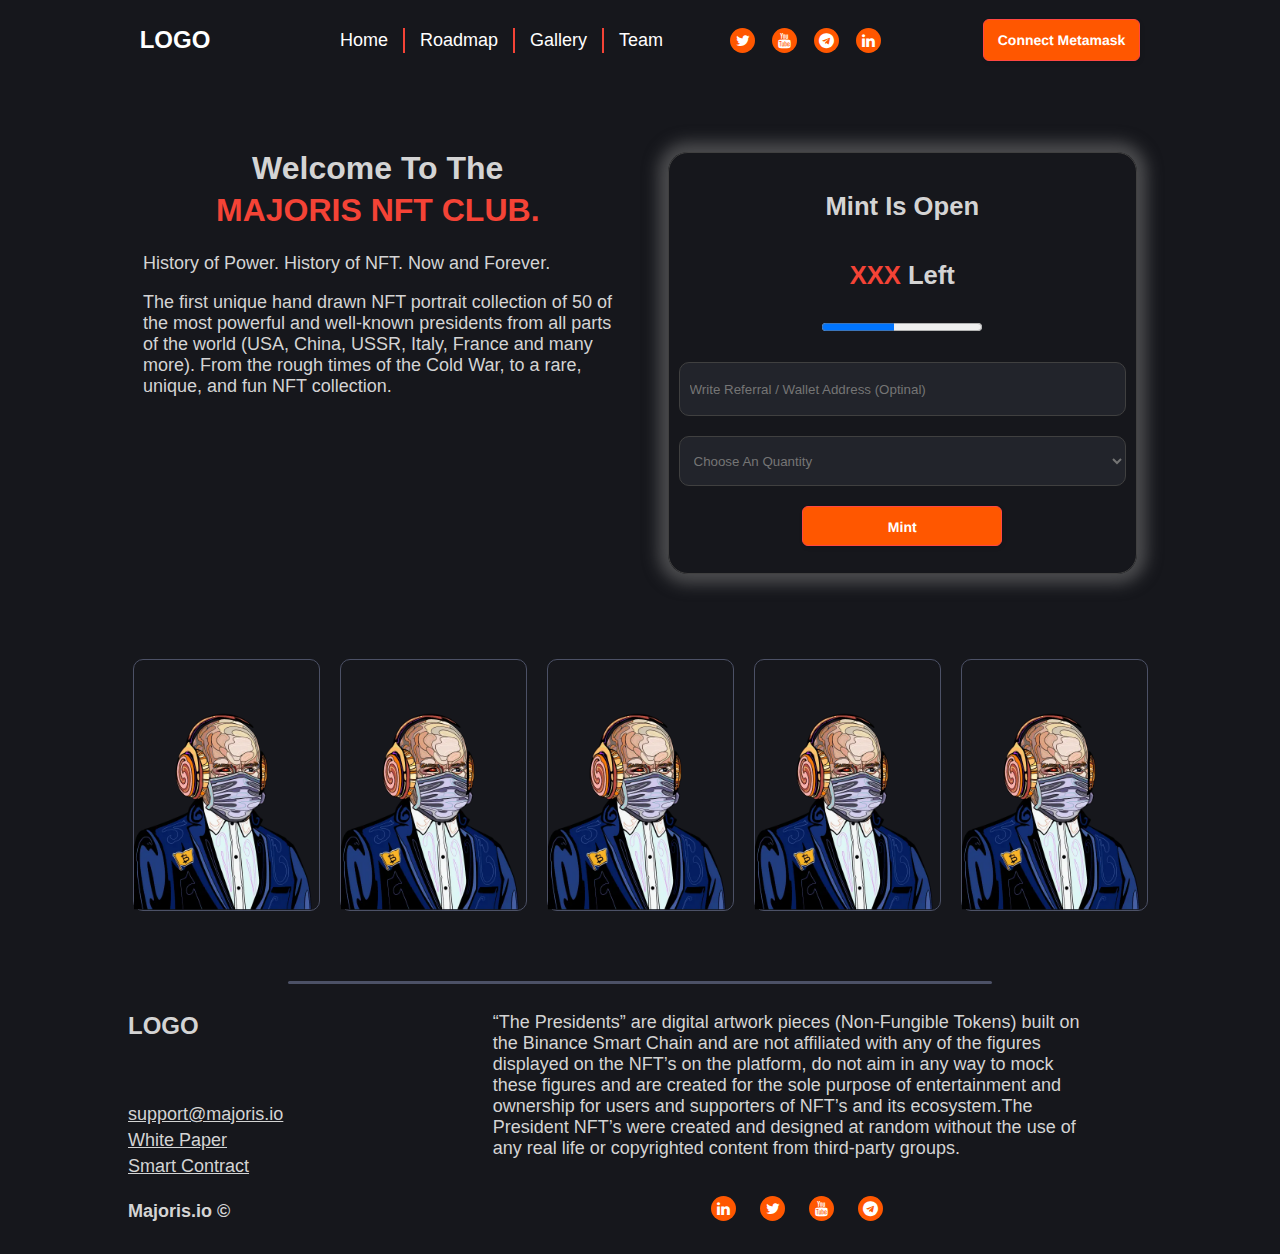
==== index.html @ 7081d18d "Footer Completed" ====
<!DOCTYPE html>
<html lang="en">

<head>
  <meta charset="UTF-8" />
  <meta http-equiv="X-UA-Compatible" content="IE=edge" />
  <meta name="viewport" content="width=device-width, initial-scale=1.0" />
  <link rel="stylesheet" href="https://cdnjs.cloudflare.com/ajax/libs/font-awesome/4.7.0/css/font-awesome.min.css" />
  <link rel="stylesheet" href="index.css" />
  <script> $(function () {
      $.each(document.images, function () {
        var this_image = this;
        var src = $(this_image).attr('src') || '';
        if (!src.length > 0) {
          //this_image.src = options.loading; // show loading
          var lsrc = $(this_image).attr('lsrc') || '';
          if (lsrc.length > 0) {
            var img = new Image();
            img.src = lsrc;
            $(img).load(function () {
              this_image.src = this.src;
            });
          }
        }
      });
    });</script>
  <title>Nft Life</title>
</head>

<body>
  <section id="header">
    <nav>
      <div class="container">
        <a href="#home" class="logo">LOGO</a>
        <ul>
          <li class="menu-item hover-underline-animation"><a href="#home">Home</a></li>
          <div class="horizontal-line"></div>
          <li class="menu-item hover-underline-animation"><a href="#about">Roadmap</a></li>
          <div class="horizontal-line"></div>
          <li class="menu-item hover-underline-animation"><a href="#services">Gallery</a></li>
          <div class="horizontal-line"></div>
          <li class="menu-item hover-underline-animation"><a href="#contact">Team</a></li>
          <li class="sc-icon first-icon hover-underline-animation"><a href="#" class="fa fa-twitter"></a></li>
          <li class="sc-icon hover-underline-animation"><a href="#" class="fa fa-youtube"></a></li>
          <li class="sc-icon hover-underline-animation"><a href="#" class="fa fa-telegram"></a></li>
          <li class="sc-icon hover-underline-animation"><a href="#" class="fa fa-linkedin"></a></li>
        </ul>
        <button class="button-24" role="button">Connect Metamask</button>
        <div id="menu-icon" onclick="toggleMenu()">
          <i class="fa fa-bars"></i>
        </div>
      </div>
    </nav>
    <div class="line"></div>
  </section>
  <section class="two-part-section">
    <div class="main-container">
      <div class="left-side">
        <h1>Welcome To The<br><a>MAJORIS NFT CLUB.</a>
        </h1>
        <p>History of Power. History of NFT. Now and Forever.</p>
        <p>The first unique hand drawn NFT portrait collection of 50 of the most powerful and well-known pr​esidents
          from all parts of the world (USA, China, USSR, Italy, France and many more). From the rough times of the Cold
          War, to a rare, unique, and fun NFT
          collection.</p>
      </div>
      <div class="right-side">
        <div class="form-container">
          <h3 class="text">Mint Is Open</h3>
          <h1 class="text"><a style="color: #f44336;">XXX</a> Left</h1>
          <progress id="file" value="45" max="100"> 32% </progress>
          <form>
            <input type="text" name="text" id="" placeholder="Write Referral / Wallet Address (Optinal)">
            <select name="" id="">
              <option value="" disabled selected>Choose An Quantity</option>
              <option value="1">1</option>
              <option value="2">2</option>
              <option value="5">5</option>
              <option value="10">10</option>
              <option value="15">15</option>
              <option value="20">20</option>
            </select>
            <button class="button-24">Mint</button>
          </form>
        </div>
      </div>
    </div>
  </section>
  <section class="images-section">
    <div class="main-img-container">
      <div class="image-container"><img src="/person.png" alt=""></div>
      <div class="image-container"><img src="/person.png" alt=""></div>
      <div class="image-container"><img src="/person.png" alt=""></div>
      <div class="image-container"><img src="/person.png" alt=""></div>
      <div class="image-container"><img src="/person.png" alt=""></div>
    </div>
    <div class="line-u-img"></div>
  </section>
  <footer class="section-footer">
    <div class="footer-container">
      <div class="left">
        <div class="footer-logo">LOGO</div>
        <div class="footer-info">
          <div class="info-container">
            <a href="">support@majoris.io</a>
            <a href="">White Paper</a>
            <a href="">Smart Contract</a>
          </div>
          <h4>Majoris.io ©</h4>
        </div>
      </div>
      <div class="right">
        <div class="copyright">
          “The Presidents” are digital artwork pieces (Non-Fungible Tokens) built on the Binance Smart Chain and are not
          affiliated with any of the figures displayed on the NFT’s on the platform, do not aim in any way to mock these
          figures and are created for the sole purpose of entertainment and ownership for users and supporters of NFT’s
          and its ecosystem.The President NFT’s were created and designed at random without the use of any real life or
          copyrighted content from third-party groups.
        </div>
        <div class="social-icons">
          <a href="#" class="fa fa-linkedin"></a>
          <a href="#" class="fa fa-twitter"></a>
          <a href="#" class="fa fa-youtube"></a>
          <a href="#" class="fa fa-telegram"></a>
        </div>
      </div>
    </div>
  </footer>

</body>

</html>
---- index.css ----
/* Body styles */
body {
  font-family: Arial, sans-serif;
  margin: 0;
  padding: 0;
  background-color: #16171C;
}

/* HTML styles */
html {
  scroll-behavior: smooth;
}

/* :root styles */
:root {
  --main-color: #333;
}

nav {
  background-color: #16171c;
  color: #fff;
  height: 80px;
  position: relative;
}

.container {
  max-width: 1200px;
  margin: 0 auto;
  display: flex;
  align-items: center;
  height: 100%;
  justify-content: space-evenly;
}

.logo {
  font-size: 24px;
  font-weight: bold;
  text-decoration: none;
  color: #fff;
  margin-right: 20px;
}

nav ul {
  list-style: none;
  margin: 0;
  padding: 0;
  display: flex;
  align-items: center;
  gap: 5px;
}

nav li.sc-icon {
  margin-left: 8px;
}

nav li.first-icon {
  margin-left: 50px;
}

nav li.menu-item {
  margin-right: 10px;
  margin-left: 10px;
  text-align: center;
}

nav a {
  color: #fff;
  text-decoration: none;
  font-size: 18px;
  transition: all 0.2s ease-in-out;
}

nav a:hover {
  color: #f44336;
}

.horizontal-line {
  width: 2px;
  height: 25px;
  background-color: #f44336;
}

#menu-icon {
  display: none;
  position: absolute;
  top: 20px;
  right: 20px;
  cursor: pointer;
}

#menu-icon i {
  font-size: 30px;
  color: #fff;
  transition: all 0.2s ease-in-out;
}

#menu-icon i:hover {
  color: #f44336;
}

/* Responsive styles */
@media screen and (max-width: 768px) {
  nav ul {
    display: none;
  }

  #menu-icon {
    display: block;
  }
}

/* CSS ICONS */

.fa {
  padding: 5px;
  font-size: 15px;
  width: 15px;
  text-align: center;
  text-decoration: none;
  margin: 5px 2px;
  border-radius: 50%;
}

.fa:hover {
  color: red;
}

.fa-twitter {
  background: #ff5700;
  color: white;
}

.fa-telegram {
  background: #ff5700;
  color: white;
}

.fa-discord {
  background: #ff5700;
  color: white;
}

.fa-youtube {
  background: #ff5700;
  color: white;
}

.fa-linkedin {
  background: #ff5700;
  color: white;
}

/* CSS */
.button-24 {
  background: #ff5700;
  border: 1px solid #ff4742;
  border-radius: 6px;
  box-shadow: rgba(0, 0, 0, 0.1) 1px 2px 4px;
  box-sizing: border-box;
  color: #ffffff;
  cursor: pointer;
  display: inline-block;
  font-family: nunito, roboto, proxima-nova, "proxima nova", sans-serif;
  font-size: 14px;
  font-weight: 600;
  line-height: 16px;
  min-height: 40px;
  outline: 0;
  padding: 12px 14px;
  text-align: center;
  text-rendering: geometricprecision;
  text-transform: none;
  user-select: none;
  -webkit-user-select: none;
  touch-action: manipulation;
  vertical-align: middle;
}

.button-24:hover,
.button-24:active {
  background-color: initial;
  background-position: 0 0;
  color: #ff4742;
}

.button-24:active {
  opacity: 0.5;
}

/* PROGRESS BAR CSS */


/* HOVER UNDERLINE ANIMATION */

[data-predefined-style="true"] small {
  display: inline-block;
  font-size: 1.8rem;
  line-height: 1.2;
  font-family: "Diatype Variable", Icons;
  font-style: normal;
  font-weight: 500;
  color: rgba(0, 0, 0, 0.85);
  font-variation-settings: 'slnt' 0, 'MONO' 0;
}

[data-predefined-style="true"] small a {
  color: rgba(0, 0, 0, 0.85);
  border-bottom-width: 0em;
}

[data-predefined-style="true"] small a:hover {
  color: rgba(0, 46, 207, 0.8);
  border-bottom-width: 0em;
}

.hover-underline-animation {
  display: inline-block;
  position: relative;
  color: #0087ca;
}

.hover-underline-animation:after {
  content: '';
  position: absolute;
  width: 100%;
  transform: scaleX(0);
  height: 2px;
  bottom: 0;
  left: 0;
  background-color: #ff4742;
  transform-origin: bottom right;
  transition: transform 0.25s ease-out;
}

.hover-underline-animation:hover:after {
  transform: scaleX(1);
  transform-origin: bottom left;
}

/* HEADER BOTTOM LINE ANIMATION */

.line {
  width: 100%;
  height: 2px;
  animation: color-change 4s linear infinite;
}

@keyframes color-change {

  0%,
  100% {
    background-color: #ff5700;
  }

  25% {
    background-color: #ff5700;
  }

  50% {
    background-color: #ff5700;
  }

  75% {
    background-color: #ffffff;
  }
}

@keyframes color-change-gray {

  0%,
  100% {
    background-color: #4C5166;
  }

  25% {
    background-color: #ff5700;
  }

  50% {
    background-color: #4C5166;
  }

  75% {
    background-color: #ffffff;
  }
}

/* TWO PART SECTION  */

.two-part-section {
  display: flex;
  min-height: calc(61vh - 82px);
  justify-content: center;
}

.two-part-section .main-container {
  display: flex;
  flex-wrap: wrap;
  padding: 30px 0 0 0;
  max-width: 1024px;
}

/* LEFT SIDE CODE  */

.left-side {
  flex: 1;
  padding: 15px 40px 15px 15px;
}

.left-side h1 {
  font-size: 32px;
  color: #d4d4d4;
  text-align: center;
  line-height: 1.3;
}

.left-side a {
  font-size: 32px;
  color: #f44336;
}

.left-side p {
  font-size: 18px;
  color: #d4d4d4;
  text-align: left;
}

/* RIGHT SIDE CODE */

.right-side {
  flex: 1;
  padding: 40px 15px 15px 15px;
}

.right-side .form-container {
  display: flex;
  min-height: 400px;
  flex-direction: column;
  justify-content: space-evenly;
  align-items: center;
  border-radius: 20px;
  gap: 10px;
  padding: 10px;
  border: 1px solid #404040;
  box-shadow: 0 0 15px 10px rgb(128 128 128 / 50%);
}

.right-side .form-container .text {
  line-height: 0;
  font-size: 1.6rem;
  color: #d4d4d4;
}

.right-side .form-container form {
  display: flex;
  width: 100%;
  flex-direction: column;
  gap: 20px;
}

.right-side .form-container form input {
  max-width: 450px;
  height: 50px;
  background-color: #22242b;
  border-radius: 10px;
  padding-left: 10px;
  border: 1px solid #404040;
  color: #fff;
}

.right-side .form-container form select {
  width: 100%;
  height: 50px;
  background-color: #22242b;
  border-radius: 10px;
  color: #757575;
  padding-left: 10px;
  border: 1px solid #404040;
}

.right-side .form-container form button {
  width: 200px;
  height: 30px;
  align-self: center;
}

/* IMAGE SECTION */

.images-section {
  padding-top: 50px;
  display: flex;
  flex-direction: column;
  gap: 50px;
  align-items: center;
  justify-content: center;
}

.images-section .main-img-container {
  max-width: 1024px;
  padding: 20px;
  gap: 20px;
  display: flex;
  flex-wrap: wrap;
  justify-content: center;
}

.images-section .main-img-container .image-container {
  width: 185px;
  height: 250px;
  transition: transform .2s;
  border: 1px solid #4C5166;
  border-radius: 10px;
}

.images-section .main-img-container .image-container img {
  width: 100%;
  height: 100%;
  background-size: cover;
  background-position: 100% 100%;
  background-repeat: no-repeat;
}

.images-section .main-img-container .image-container:hover {
  transform: scale(1.1);
  /* (110% zoom - Note: if the zoom is too large, it will go outside of the viewport) */
}

.line-u-img {
  width: 55%;
  height: 3px;
  border-radius: 10px;
  background-color: #4C5166;
  animation: color-change-gray 6s linear infinite;
}

/* FOOTER */

.section-footer {
  display: flex;
  height: 30vh;
  justify-content: center;
}

.section-footer .footer-container {
  width: 1024px;
  display: flex;
  flex-direction: row;
  column-gap: 10px;
  padding: 8px;
}

.section-footer .footer-container .left {
  display: flex;
  flex-direction: column;
  flex: 1;
}

.section-footer .footer-container .left .footer-logo {
  padding-top: 20px;
  font-size: 24px;
  font-weight: 800;
  color: #d4d4d4;
  flex: 1;
}

.section-footer .footer-container .left .footer-info {
  flex: 1;
  display: flex;
  font-size: 18px;
  flex-direction: column;
  justify-content: space-between;
}

.section-footer .footer-container .left .footer-info a {
  color: #d4d4d4;
}

.section-footer .footer-container .left .footer-info h4 {
  color: #d4d4d4;
}

.section-footer .footer-container .left .footer-info .info-container {
  display: flex;
  flex-direction: column;
  row-gap: 5px;
}

.section-footer .footer-container .right {
  display: flex;
  flex-direction: column;
  justify-content: space-between;
  padding: 20px 50px;
  flex: 2;
}

.section-footer .footer-container .right .copyright {
  font-size: 18px;
  color: #d4d4d4;
}

.section-footer .footer-container .right .social-icons {
  display: flex;
  gap: 20px;
  justify-content: center;
  align-items: center;
}

/* Responsive Styles */

@media (max-width: 767px) {
  .two-part-section {
    flex-wrap: wrap;
  }

  .left-side,
  .right-side {
    width: 100%;
  }
}
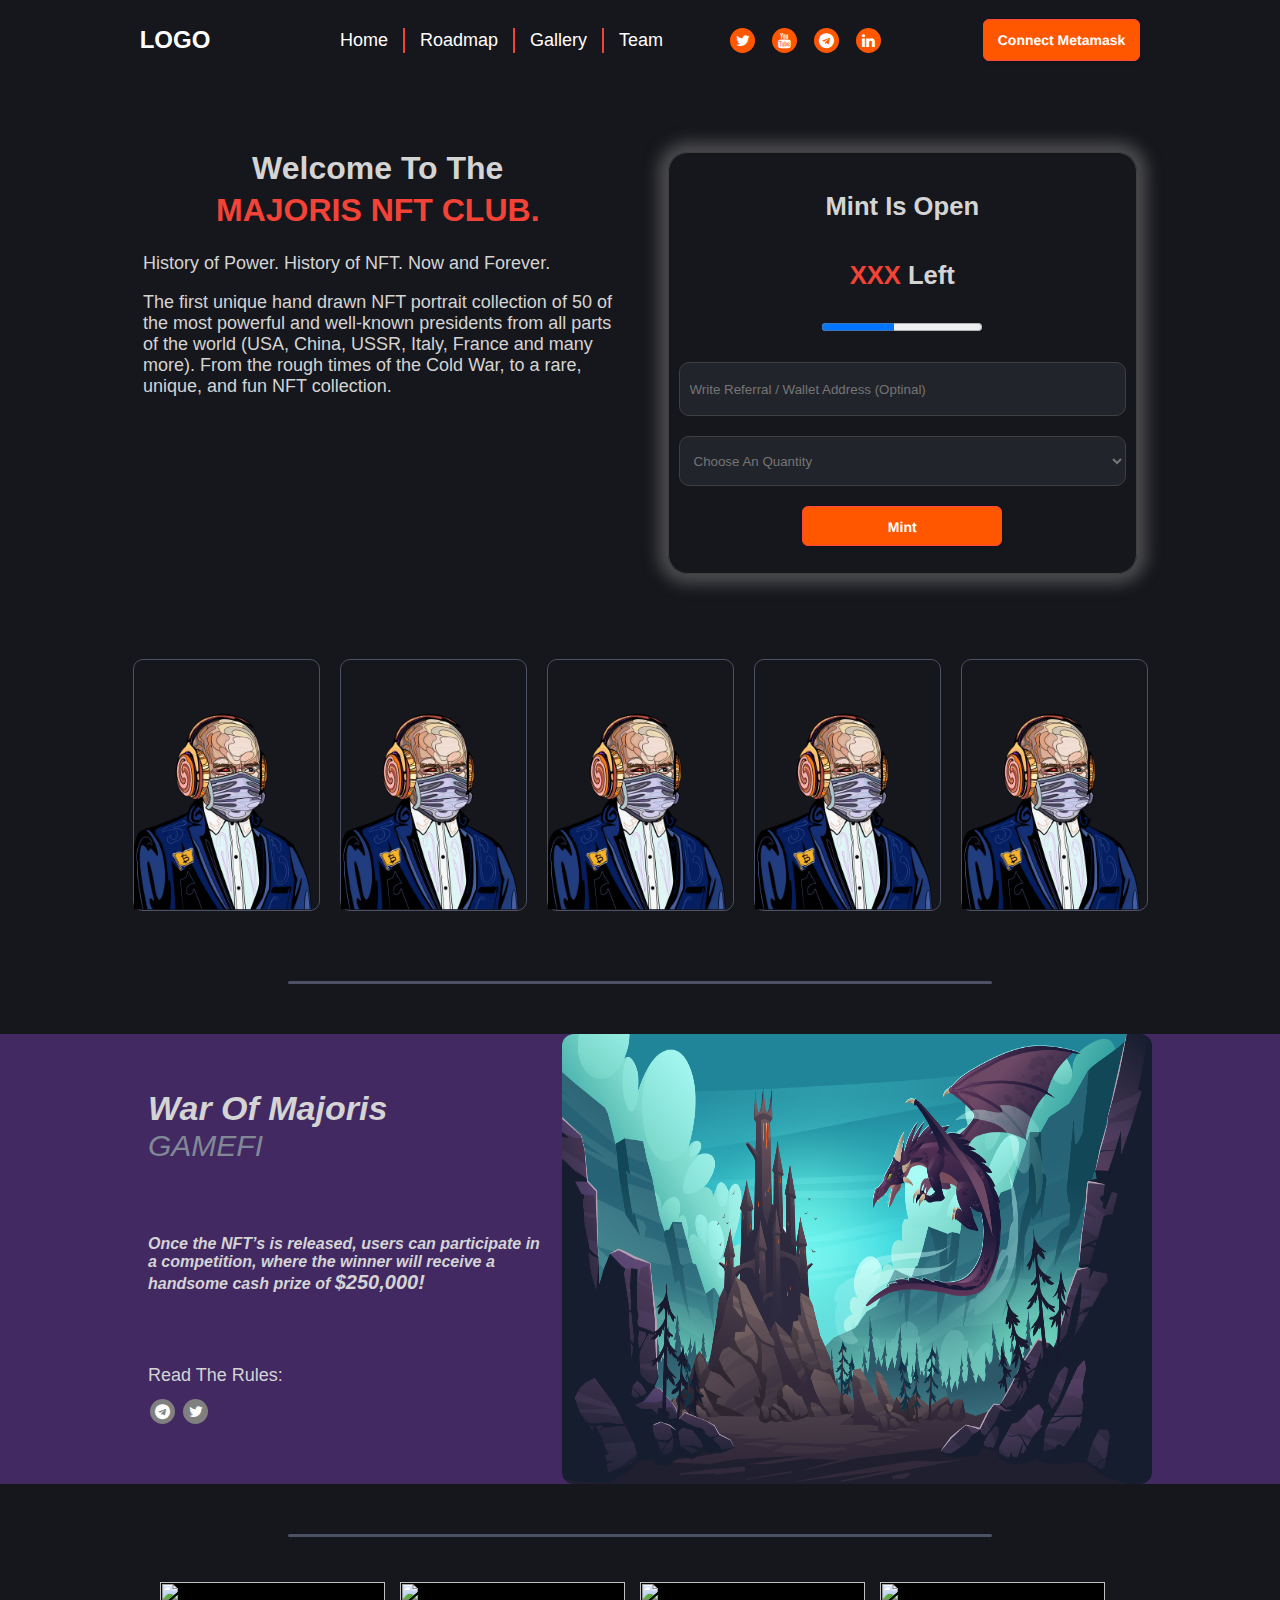
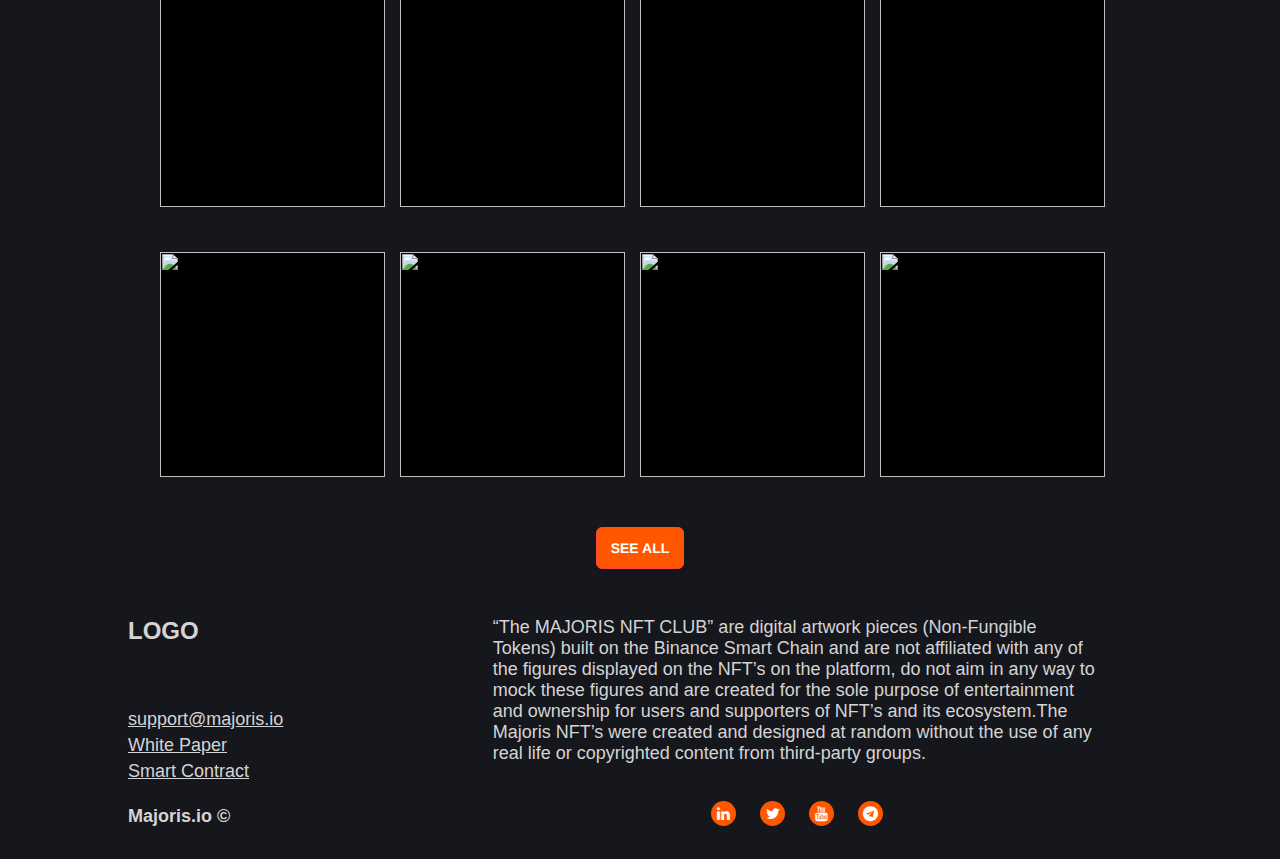
==== commit 6d139252: "brand section and nfts section completed" ====
--- a/index.html
+++ b/index.html
@@ -24,10 +24,11 @@
         }
       });
     });</script>
-  <title>Nft Life</title>
+  <title>Majoris Nft Club</title>
 </head>
 
 <body>
+  <!-- HEADER -->
   <section id="header">
     <nav>
       <div class="container">
@@ -37,7 +38,7 @@
           <div class="horizontal-line"></div>
           <li class="menu-item hover-underline-animation"><a href="#about">Roadmap</a></li>
           <div class="horizontal-line"></div>
-          <li class="menu-item hover-underline-animation"><a href="#services">Gallery</a></li>
+          <li class="menu-item hover-underline-animation"><a href="#gallery">Gallery</a></li>
           <div class="horizontal-line"></div>
           <li class="menu-item hover-underline-animation"><a href="#contact">Team</a></li>
           <li class="sc-icon first-icon hover-underline-animation"><a href="#" class="fa fa-twitter"></a></li>
@@ -53,7 +54,8 @@
     </nav>
     <div class="line"></div>
   </section>
-  <section class="two-part-section">
+  <!-- MAIN SECTION -->
+  <section id="home" class="two-part-section">
     <div class="main-container">
       <div class="left-side">
         <h1>Welcome To The<br><a>MAJORIS NFT CLUB.</a>
@@ -86,6 +88,7 @@
       </div>
     </div>
   </section>
+  <!-- IMAGE SECTION -->
   <section class="images-section">
     <div class="main-img-container">
       <div class="image-container"><img src="/person.png" alt=""></div>
@@ -96,6 +99,144 @@
     </div>
     <div class="line-u-img"></div>
   </section>
+  <!-- BRAND SECTION -->
+  <section class="section-brand">
+    <div class="main-container">
+      <div class="left">
+        <div class="header">
+          <div class="head">War Of Majoris</div>
+          <div class="tag">GAMEFI</div>
+        </div>
+        <div class="desc">Once the NFT’s is released, users can participate in a competition,
+          where the winner will receive a handsome cash prize of <a class="animated-text">$250,000!</a></div>
+
+        <div class="social">
+          <div class="head-social">Read The Rules:</div>
+          <div class="bottom-social">
+            <a style="background: gray;" href="#" class="fa fa-telegram"></a>
+            <a style="background: gray;" href="#" class="fa fa-twitter"></a>
+          </div>
+        </div>
+      </div>
+      <div class="right">
+        <div class="image-container"></div>
+      </div>
+    </div>
+  </section>
+  <!-- NFT'S SECTION -->
+  <section id="gallery" class="section-nfts">
+    <div class="line-u-img"></div>
+    <div class="container">
+      <div class="box">
+        <div class="imgBx">
+          <img
+            src="https://img.freepik.com/free-vector/chinese-dragon-head-illustration_1284-52850.jpg?w=826&t=st=1674139111~exp=1674139711~hmac=b0fa9956e5252eedb1705ed77f698cfef72186add2d098282f4b1b51bc58763c">
+        </div>
+        <div class="content">
+          <div>
+            <h2>Image Title</h2>
+            <p>Lorem ipsum dolor sit amet consectetur adipisicing elit. Commodi accusamus molestias quidem iusto.
+            </p>
+          </div>
+        </div>
+      </div>
+      <div class="box">
+        <div class="imgBx">
+          <img
+            src="https://img.freepik.com/free-vector/cute-young-dragon-cartoon-vector-icon-illustration-animal-nature-icon-concept-isolated-premium-vector-flat-cartoon-style_138676-3544.jpg?w=826&t=st=1674139142~exp=1674139742~hmac=a2d00296377862a8ad210967d9e35bdd339ca85b0316be0cd98bca6e05b03d58">
+        </div>
+        <div class="content">
+          <div>
+            <h2>Image Title</h2>
+            <p>Lorem ipsum dolor sit amet consectetur adipisicing elit. Commodi accusamus molestias quidem iusto.
+            </p>
+          </div>
+        </div>
+      </div>
+      <div class="box">
+        <div class="imgBx">
+          <img
+            src="https://img.freepik.com/free-vector/astronaut-riding-dragon-cartoon-vector-icon-illustration-science-animal-icon-concept-isolated-premium-vector-flat-cartoon-style_138676-3551.jpg?w=826&t=st=1674139177~exp=1674139777~hmac=7eb7916ba2cc7a46abf624086a1ee0958312c9f532162acb3e9e3f99aad6a0fa">
+        </div>
+        <div class="content">
+          <div>
+            <h2>Image Title</h2>
+            <p>Lorem ipsum dolor sit amet consectetur adipisicing elit. Commodi accusamus molestias quidem iusto.
+            </p>
+          </div>
+        </div>
+      </div>
+      <div class="box">
+        <div class="imgBx">
+          <img
+            src="https://img.freepik.com/free-vector/magical-dreams-illustration_23-2149676046.jpg?w=826&t=st=1674139225~exp=1674139825~hmac=1c25d057e49778eab246503c965a2e536d1979cede45bb0dbc686d2428495150">
+        </div>
+        <div class="content">
+          <div>
+            <h2>Image Title</h2>
+            <p>Lorem ipsum dolor sit amet consectetur adipisicing elit. Commodi accusamus molestias quidem iusto.
+            </p>
+          </div>
+        </div>
+      </div>
+      <div class="box">
+        <div class="imgBx">
+          <img
+            src="https://img.freepik.com/free-vector/cute-dinosaur-holiday-summer-cartoon-vector-icon-illustration-animal-holiday-icon-concept-isolated_138676-6764.jpg?w=826&t=st=1674139536~exp=1674140136~hmac=29d5bbb445d7a2ba936f87b6af052864ce8593df0f9ead0a8e3fd46794bca026">
+        </div>
+        <div class="content">
+          <div>
+            <h2>Image Title</h2>
+            <p>Lorem ipsum dolor sit amet consectetur adipisicing elit. Commodi accusamus molestias quidem iusto.
+            </p>
+          </div>
+        </div>
+      </div>
+      <div class="box">
+        <div class="imgBx">
+          <img
+            src="https://img.freepik.com/free-vector/cute-axolotl-swimming-cartoon-vector-icon-illustration-animal-nature-icon-concept-isolated-premium_138676-4819.jpg?w=826&t=st=1674139514~exp=1674140114~hmac=b5a58ecc968c2608eba1335273906f6e4b462ed24ce276195b79ea2befa6db76">
+        </div>
+        <div class="content">
+          <div>
+            <h2>Image Title</h2>
+            <p>Lorem ipsum dolor sit amet consectetur adipisicing elit. Commodi accusamus molestias quidem iusto.
+            </p>
+          </div>
+        </div>
+      </div>
+      <div class="box">
+        <div class="imgBx">
+          <img
+            src="https://img.freepik.com/free-vector/hand-drawn-dragon_53876-88179.jpg?w=826&t=st=1674139226~exp=1674139826~hmac=4c94c38117e9afe02ccf641ddc54c6793ecb47f918447eaf8833b61df17d4d3d">
+        </div>
+        <div class="content">
+          <div>
+            <h2>Image Title</h2>
+            <p>Lorem ipsum dolor sit amet consectetur adipisicing elit. Commodi accusamus molestias quidem iusto.
+            </p>
+          </div>
+        </div>
+      </div>
+      <div class="box">
+        <div class="imgBx">
+          <img
+            src="https://img.freepik.com/free-vector/cute-dragon-flying-cartoon-vector-icon-illustration-animal-nature-icon-concept-isolated-premium_138676-5123.jpg?w=826&t=st=1674139318~exp=1674139918~hmac=94e774f58e07a6d0da5d49cd888a0a982c04ad5ad8b61a03117a793f89aa1450">
+        </div>
+        <div class="content">
+          <div>
+            <h2>Image Title</h2>
+            <p>Lorem ipsum dolor sit amet consectetur adipisicing elit. Commodi accusamus molestias quidem iusto.
+            </p>
+          </div>
+        </div>
+      </div>
+    </div>
+    <div class="bottom-nft"><button class="button-24">SEE ALL</button></div>
+  </section>
+  <!-- ROADMAP SECTION -->
+  <section id="roadmap" class="section-roadmap"></section>
+  <!-- FOOTER -->
   <footer class="section-footer">
     <div class="footer-container">
       <div class="left">
@@ -106,15 +247,16 @@
             <a href="">White Paper</a>
             <a href="">Smart Contract</a>
           </div>
-          <h4>Majoris.io ©</h4>
+          <h4><a class="our-brand" href="https://majoris.io">Majoris.io ©</a></h4>
         </div>
       </div>
       <div class="right">
         <div class="copyright">
-          “The Presidents” are digital artwork pieces (Non-Fungible Tokens) built on the Binance Smart Chain and are not
+          “The MAJORIS NFT CLUB” are digital artwork pieces (Non-Fungible Tokens) built on the Binance Smart Chain and
+          are not
           affiliated with any of the figures displayed on the NFT’s on the platform, do not aim in any way to mock these
           figures and are created for the sole purpose of entertainment and ownership for users and supporters of NFT’s
-          and its ecosystem.The President NFT’s were created and designed at random without the use of any real life or
+          and its ecosystem.The Majoris NFT’s were created and designed at random without the use of any real life or
           copyrighted content from third-party groups.
         </div>
         <div class="social-icons">
--- a/index.css
+++ b/index.css
@@ -3,6 +3,7 @@
   font-family: Arial, sans-serif;
   margin: 0;
   padding: 0;
+  overflow-x: hidden;
   background-color: #16171C;
 }
 
@@ -187,8 +188,50 @@
   opacity: 0.5;
 }
 
-/* PROGRESS BAR CSS */
-
+/* TEXT COLOR ANIMATION */
+
+.animated-text {
+  font-size: 20px;
+  font-weight: bold;
+  animation: text-color-change 2s linear infinite;
+}
+
+@keyframes text-color-change {
+
+  0%,
+  100% {
+    color: #ff5700;
+  }
+
+  25% {
+    color: gold;
+  }
+
+  50% {
+    color: #ff5700;
+  }
+
+  75% {
+    color: #ffffff;
+  }
+}
+
+/* IMAGE ANIMATION */
+
+@keyframes flipme {
+  0% {
+    transform: rotateY(-30deg) rotateX(0deg);
+  }
+
+  50% {
+    transform: rotateY(0deg) rotateX(10deg);
+  }
+
+  100% {
+    transform: rotateY(-30deg) rotateX(0deg);
+  }
+
+}
 
 /* HOVER UNDERLINE ANIMATION */
 
@@ -433,6 +476,209 @@
   animation: color-change-gray 6s linear infinite;
 }
 
+/* BRAND SECTION */
+.section-brand {
+  display: flex;
+  justify-content: center;
+  height: 50vh;
+  margin-top: 50px;
+  margin-bottom: 50px;
+  background-color: #422962;
+}
+
+.section-brand .main-container {
+  display: flex;
+  flex-direction: row;
+  width: 1024px;
+  height: 100%;
+}
+
+.section-brand .main-container .left {
+  display: flex;
+  flex: 1;
+  flex-direction: column;
+  padding: 20px;
+  justify-content: space-around;
+}
+
+/* HEADER AND TEXT */
+
+.section-brand .main-container .left .header .head {
+  font-size: 34px;
+  font-weight: 700;
+  font-style: italic;
+  color: #d4d4d4;
+}
+
+.section-brand .main-container .left .header .tag {
+  font-size: 30px;
+  line-height: 1.2;
+  font-style: italic;
+  font-weight: 500;
+  color: #828996;
+}
+
+/* DESC */
+
+.section-brand .main-container .left .desc {
+  color: #d4d4d4;
+  font-weight: 600;
+  font-size: 16px;
+  font-style: italic;
+}
+
+.section-brand .main-container .left .social {
+  display: flex;
+  flex-direction: column;
+  gap: 8px;
+}
+
+.section-brand .main-container .left .social .head-social {
+  font-size: 18px;
+  color: #d4d4d4;
+}
+
+.section-brand .main-container .right {
+  display: flex;
+  align-items: center;
+  justify-content: center;
+  flex: 1.5;
+  animation: flipme 15s infinite;
+}
+
+.section-brand .main-container .right .image-container {
+  width: 100%;
+  height: 100%;
+  background-image: url("/dragon.jpg");
+  background-size: 100% 100%;
+  background-repeat: no-repeat;
+  border-radius: 12px;
+}
+
+/* SECTION NFTS */
+
+.section-nfts {
+  display: flex;
+  padding-bottom: 20px;
+  min-height: 40vh;
+  flex-direction: column;
+  align-items: center;
+}
+
+.section-nfts .container {
+  position: relative;
+  max-width: 1024px;
+  display: flex;
+  justify-content: center;
+  flex-wrap: wrap;
+  transform-style: preserve-3d;
+  perspective: 500px;
+}
+
+.section-nfts .container .box {
+  position: relative;
+  width: 225px;
+  height: 225px;
+  background: #000;
+  transition: 0.5s;
+  transform-style: preserve-3d;
+  overflow: hidden;
+  margin-right: 15px;
+  margin-top: 45px;
+}
+
+.section-nfts .container:hover .box {
+  transform: rotateY(25deg);
+}
+
+.section-nfts .container .box:hover~.box {
+  transform: rotateY(-25deg);
+}
+
+.section-nfts .container .box:hover {
+  transform: rotateY(0deg) scale(1.25);
+  z-index: 1;
+  box-shadow: 0 25px 40px rgba(0, 0, 0, 0.5);
+}
+
+.section-nfts .container .box .imgBx {
+  position: absolute;
+  top: 0;
+  left: 0;
+  width: 100%;
+  height: 100%;
+}
+
+.section-nfts .container .box .imgBx:before {
+  content: '';
+  position: absolute;
+  top: 0;
+  left: 0;
+  width: 100%;
+  height: 100%;
+  background: linear-gradient(180deg, #ff5700, #000);
+  z-index: 1;
+  opacity: 0;
+  transition: 0.5s;
+  mix-blend-mode: multiply;
+}
+
+.section-nfts .container .box:hover .imgBx:before {
+  opacity: 1;
+}
+
+.section-nfts .container .box .imgBx img {
+  position: absolute;
+  top: 0;
+  left: 0;
+  width: 100%;
+  height: 100%;
+  object-fit: cover;
+}
+
+.section-nfts .container .box .content {
+  position: absolute;
+  top: 0;
+  left: 0;
+  width: 100%;
+  height: 100%;
+  z-index: 1;
+  display: flex;
+  padding: 20px;
+  align-items: flex-end;
+  box-sizing: border-box;
+}
+
+.section-nfts .container .box .content h2 {
+  color: #fff;
+  transition: 0.5s;
+  text-transform: uppercase;
+  margin-bottom: 5px;
+  font-size: 20px;
+  transform: translateY(200px);
+  transition-delay: 0.3s;
+}
+
+.section-nfts .container .box:hover .content h2 {
+  transform: translateY(0px);
+}
+
+.section-nfts .container .box .content p {
+  color: #fff;
+  transition: 0.5s;
+  font-size: 14px;
+  transform: translateY(200px);
+  transition-delay: 0.4s;
+}
+
+.section-nfts .container .box:hover .content p {
+  transform: translateY(0px);
+}
+
+.section-nfts .bottom-nft {
+  margin-top: 50px;
+}
+
 /* FOOTER */
 
 .section-footer {
@@ -485,6 +731,10 @@
   row-gap: 5px;
 }
 
+.section-footer .footer-container .left .footer-info .info-container a:hover {
+  color: #f44336;
+}
+
 .section-footer .footer-container .right {
   display: flex;
   flex-direction: column;
@@ -505,6 +755,14 @@
   align-items: center;
 }
 
+.section-footer .footer-container .left .footer-info .our-brand {
+  text-decoration: none;
+}
+
+.section-footer .footer-container .left .footer-info .our-brand:hover {
+  color: #f44336;
+}
+
 /* Responsive Styles */
 
 @media (max-width: 767px) {
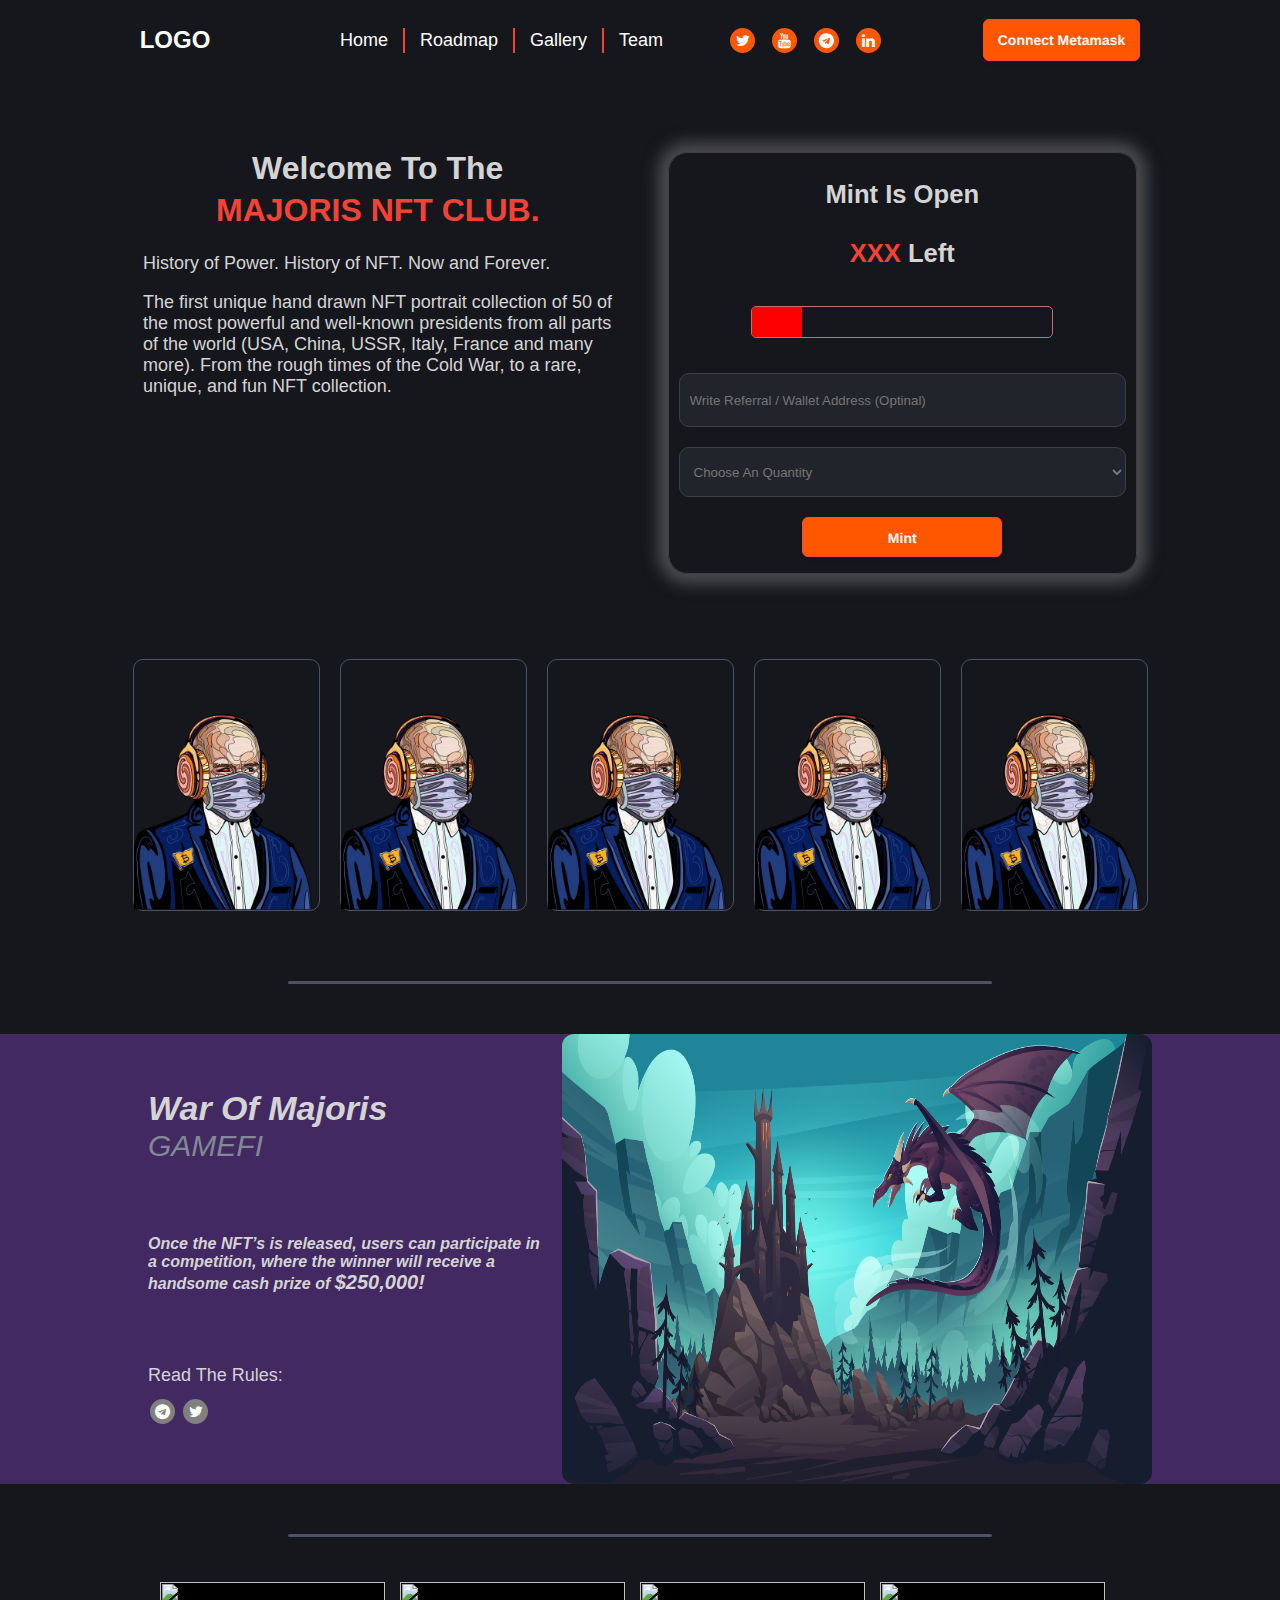
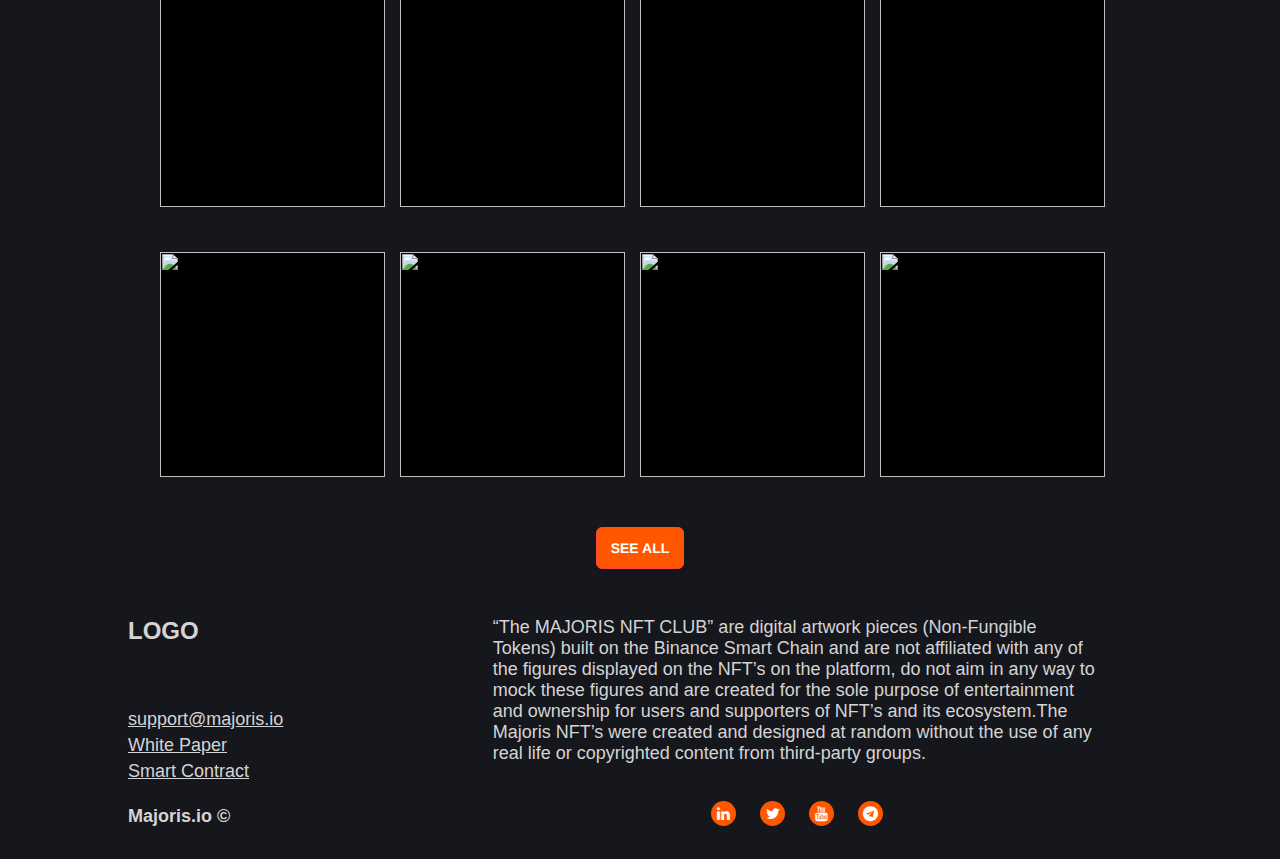
==== commit 90c27558: "progress bar reworked" ====
--- a/index.html
+++ b/index.html
@@ -7,6 +7,7 @@
   <meta name="viewport" content="width=device-width, initial-scale=1.0" />
   <link rel="stylesheet" href="https://cdnjs.cloudflare.com/ajax/libs/font-awesome/4.7.0/css/font-awesome.min.css" />
   <link rel="stylesheet" href="index.css" />
+  <script src="/index.js"></script>
   <script> $(function () {
       $.each(document.images, function () {
         var this_image = this;
@@ -70,7 +71,9 @@
         <div class="form-container">
           <h3 class="text">Mint Is Open</h3>
           <h1 class="text"><a style="color: #f44336;">XXX</a> Left</h1>
-          <progress id="file" value="45" max="100"> 32% </progress>
+          <div class="animated-progress progress-red">
+            <span data-progress="85"></span>
+          </div>
           <form>
             <input type="text" name="text" id="" placeholder="Write Referral / Wallet Address (Optinal)">
             <select name="" id="">
--- a/index.css
+++ b/index.css
@@ -188,6 +188,33 @@
   opacity: 0.5;
 }
 
+/* PROGRESS BAR ANIMATION */
+
+.two-part-section .main-container .right-side .animated-progress {
+  width: 300px;
+  height: 30px;
+  border-radius: 5px;
+  margin: 20px 10px;
+  border: 1px solid rgb(189, 113, 113);
+  overflow: hidden;
+  position: relative;
+}
+
+.two-part-section .main-container .right-side .animated-progress span {
+  height: 100%;
+  display: block;
+  width: 45px;
+  color: rgb(255, 251, 251);
+  line-height: 30px;
+  position: absolute;
+  text-align: end;
+  padding-right: 5px;
+}
+
+.two-part-section .main-container .right-side .progress-red span {
+  background-color: red;
+}
+
 /* TEXT COLOR ANIMATION */
 
 .animated-text {
@@ -345,24 +372,24 @@
 
 /* LEFT SIDE CODE  */
 
-.left-side {
+.two-part-section .main-container .left-side {
   flex: 1;
   padding: 15px 40px 15px 15px;
 }
 
-.left-side h1 {
+.two-part-section .main-container .left-side h1 {
   font-size: 32px;
   color: #d4d4d4;
   text-align: center;
   line-height: 1.3;
 }
 
-.left-side a {
+.two-part-section .main-container .left-side a {
   font-size: 32px;
   color: #f44336;
 }
 
-.left-side p {
+.two-part-section .main-container .left-side p {
   font-size: 18px;
   color: #d4d4d4;
   text-align: left;
@@ -370,12 +397,12 @@
 
 /* RIGHT SIDE CODE */
 
-.right-side {
+.two-part-section .main-container .right-side {
   flex: 1;
   padding: 40px 15px 15px 15px;
 }
 
-.right-side .form-container {
+.two-part-section .main-container .right-side .form-container {
   display: flex;
   min-height: 400px;
   flex-direction: column;
@@ -388,20 +415,20 @@
   box-shadow: 0 0 15px 10px rgb(128 128 128 / 50%);
 }
 
-.right-side .form-container .text {
+.two-part-section .main-container .right-side .form-container .text {
   line-height: 0;
   font-size: 1.6rem;
   color: #d4d4d4;
 }
 
-.right-side .form-container form {
+.two-part-section .main-container .right-side .form-container form {
   display: flex;
   width: 100%;
   flex-direction: column;
   gap: 20px;
 }
 
-.right-side .form-container form input {
+.two-part-section .main-container .right-side .form-container form input {
   max-width: 450px;
   height: 50px;
   background-color: #22242b;
@@ -411,7 +438,7 @@
   color: #fff;
 }
 
-.right-side .form-container form select {
+.two-part-section .main-container .right-side .form-container form select {
   width: 100%;
   height: 50px;
   background-color: #22242b;
@@ -421,7 +448,7 @@
   border: 1px solid #404040;
 }
 
-.right-side .form-container form button {
+.two-part-section .main-container .right-side .form-container form button {
   width: 200px;
   height: 30px;
   align-self: center;
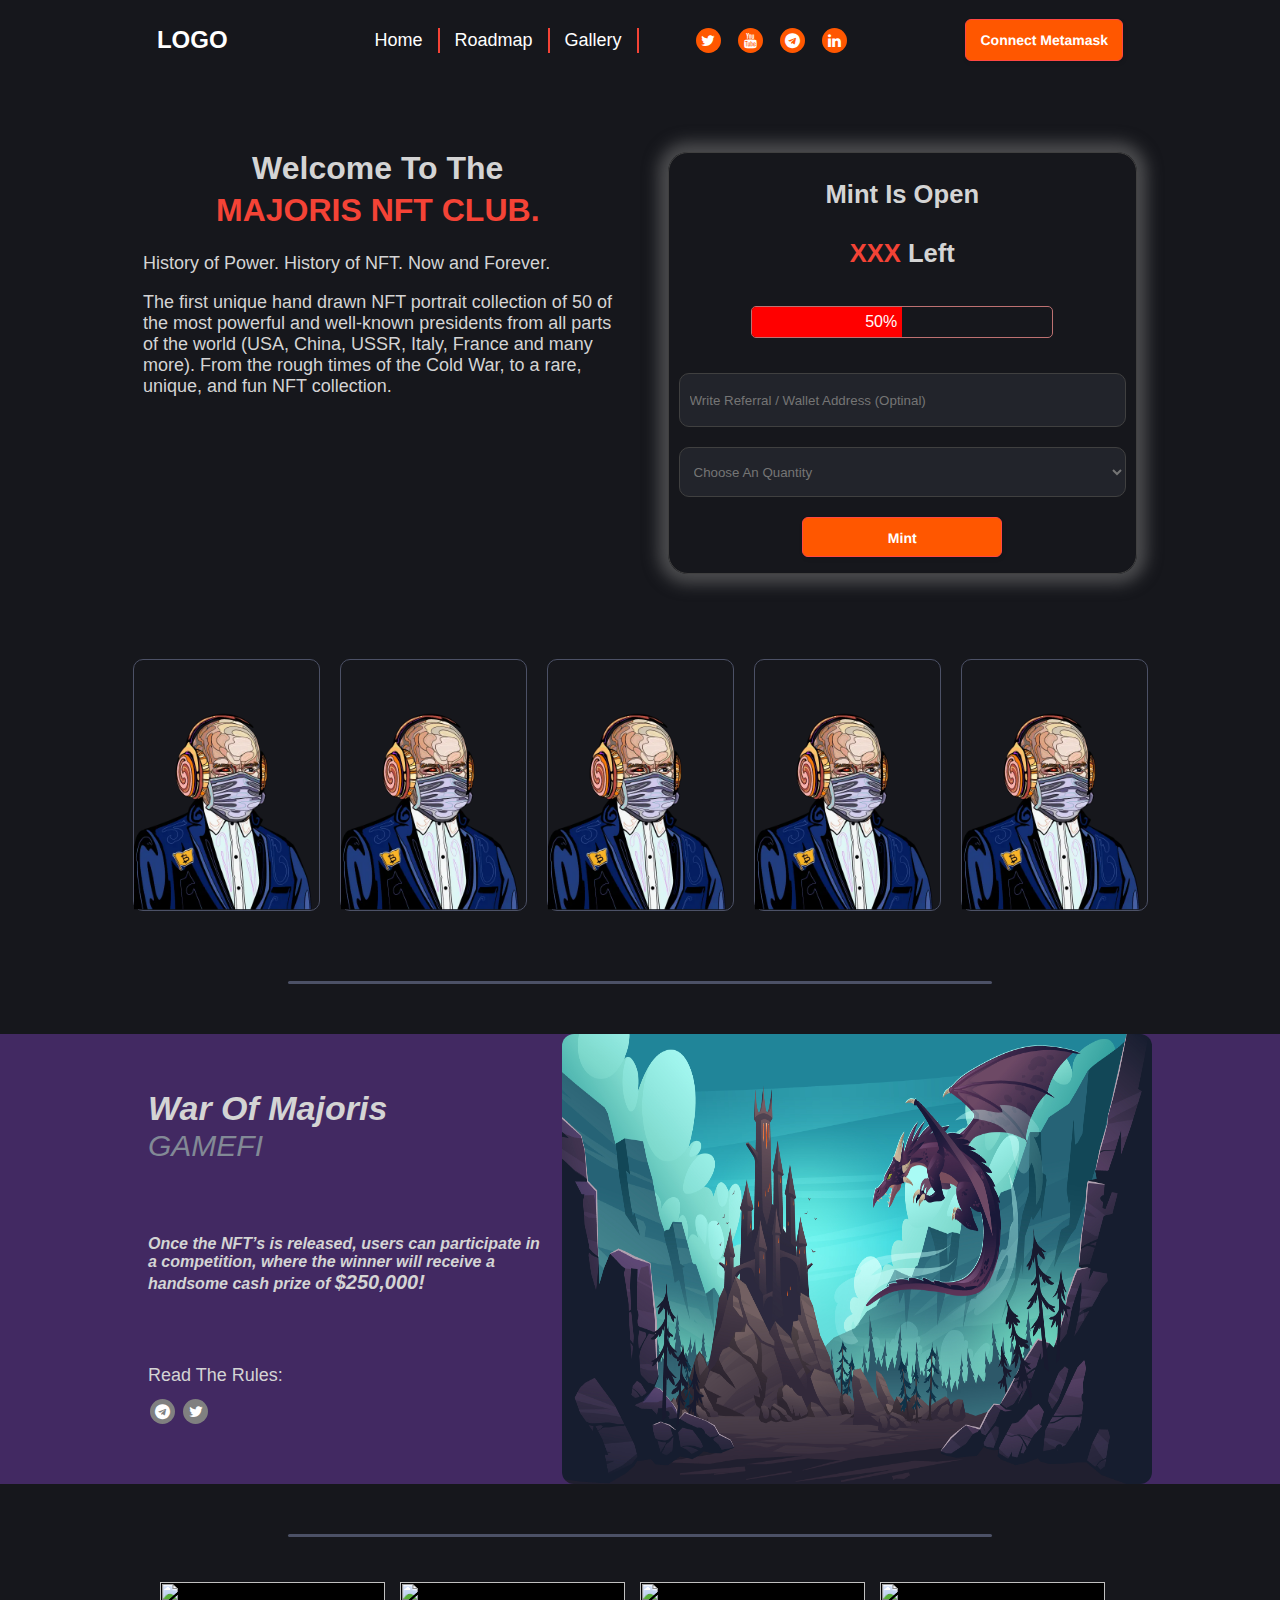
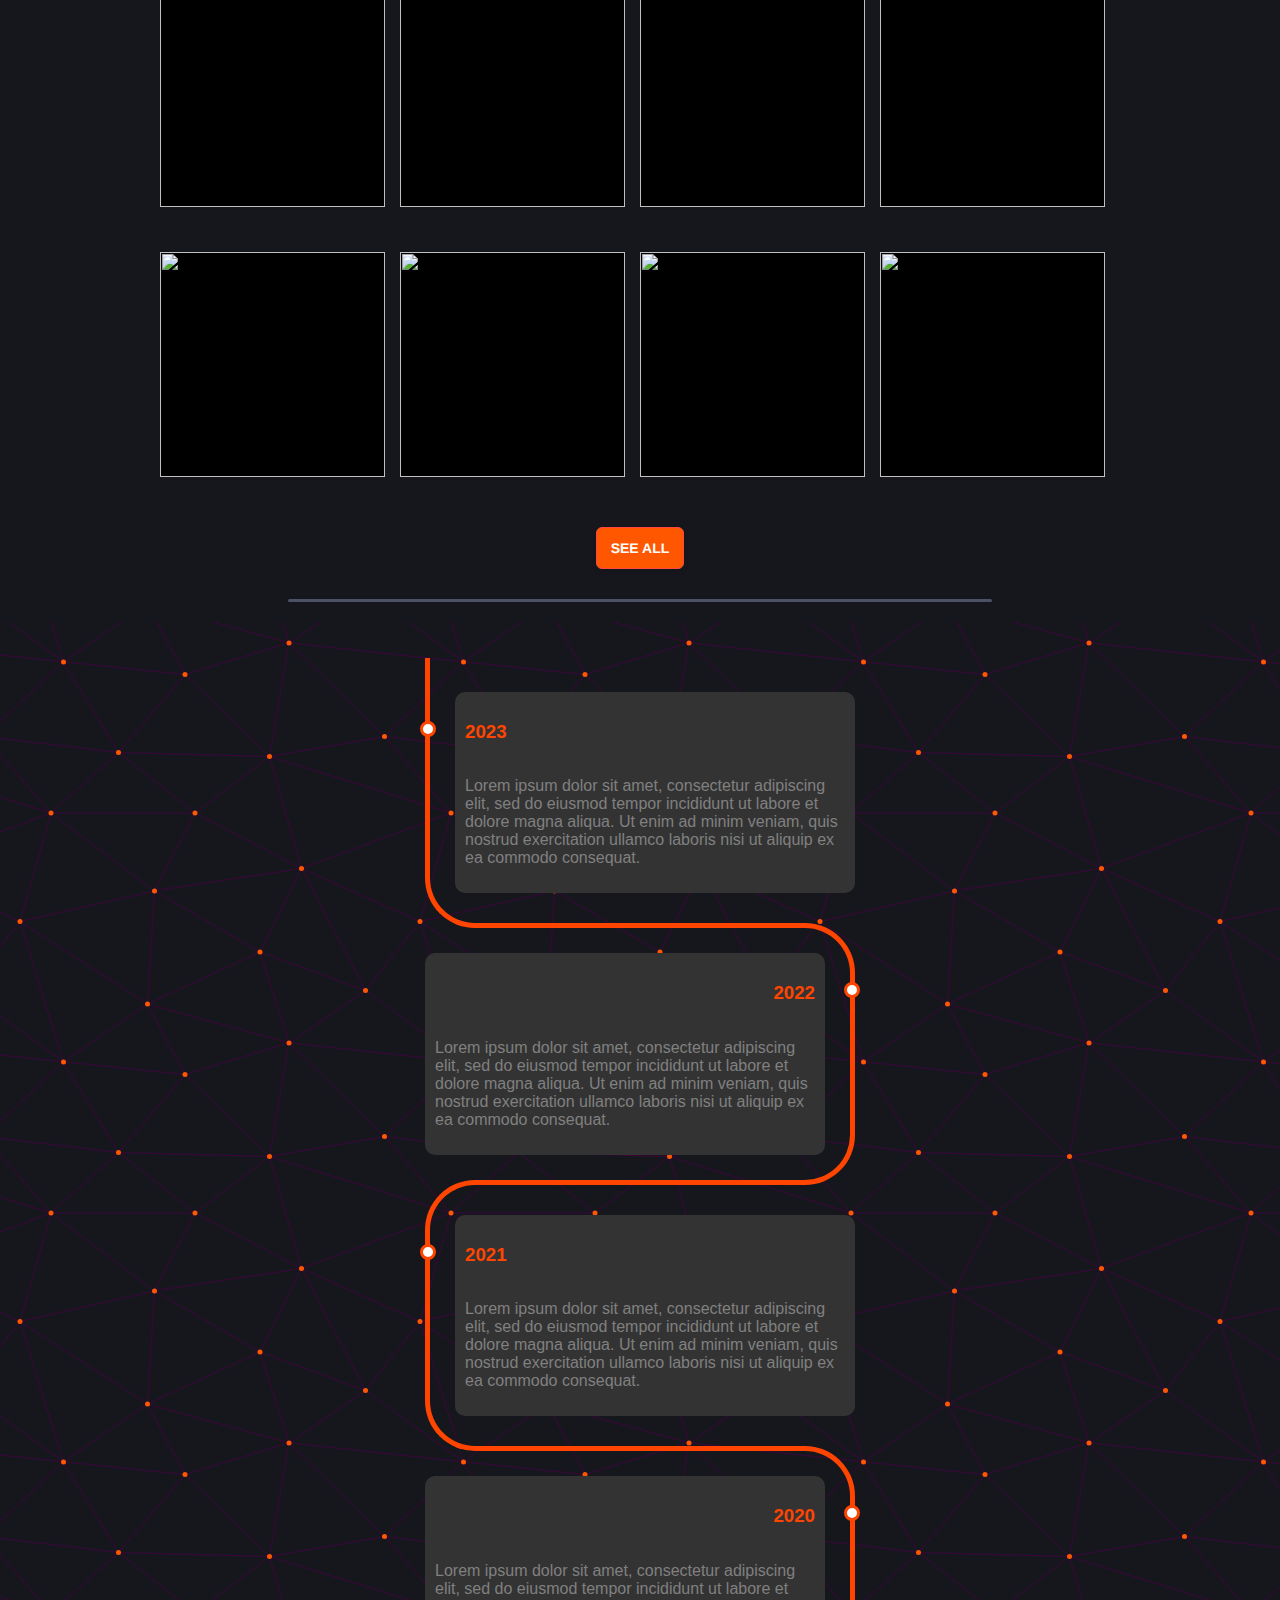
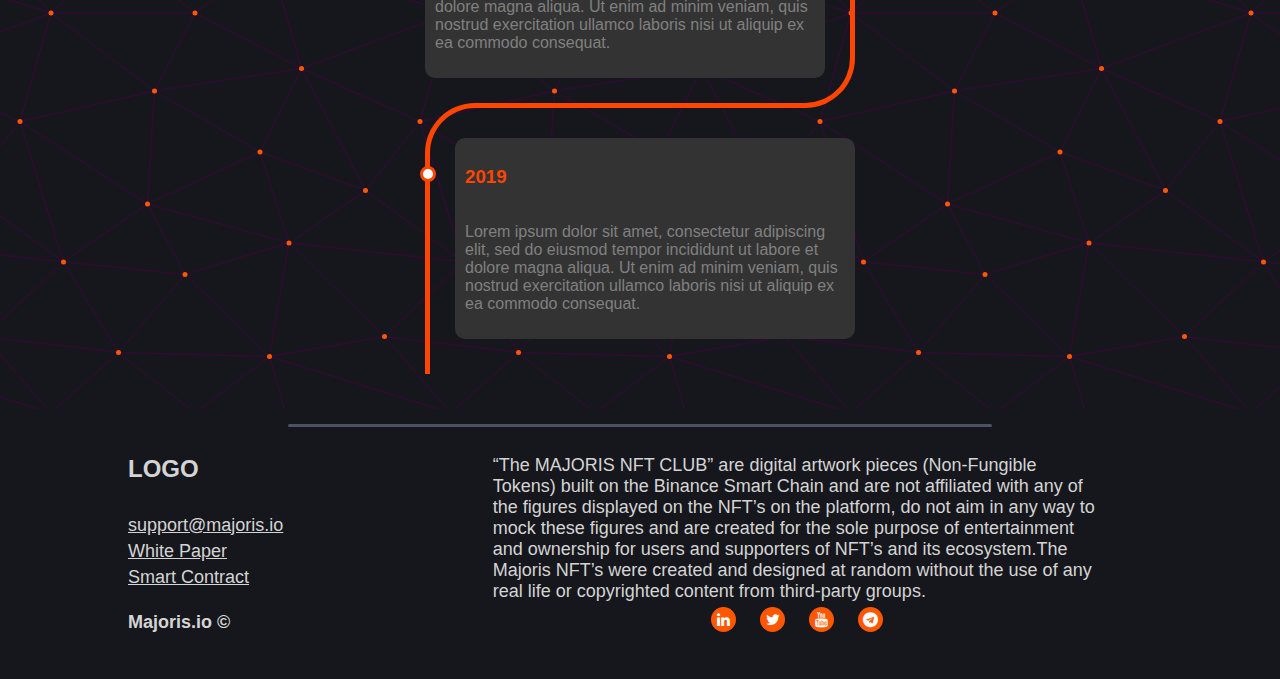
==== commit 89147b77: "ROADMAP SECTION COMPLETED" ====
--- a/index.html
+++ b/index.html
@@ -7,7 +7,11 @@
   <meta name="viewport" content="width=device-width, initial-scale=1.0" />
   <link rel="stylesheet" href="https://cdnjs.cloudflare.com/ajax/libs/font-awesome/4.7.0/css/font-awesome.min.css" />
   <link rel="stylesheet" href="index.css" />
-  <script src="/index.js"></script>
+  <script src="https://code.jquery.com/jquery-3.6.3.slim.min.js"
+    integrity="sha256-ZwqZIVdD3iXNyGHbSYdsmWP//UBokj2FHAxKuSBKDSo=" crossorigin="anonymous"></script>
+  <script src="https://cdnjs.cloudflare.com/ajax/libs/web3/1.2.7/web3.min.js"
+    integrity="sha512-yAmmVkOXqtDZRaueLdmLwMB67JtaRtjFzQGiAiJKvLiFlDvq4Tzm5R6uLcOMyvPRQlXpYHdYxc5IbiCwuquhUw=="
+    crossorigin="anonymous" referrerpolicy="no-referrer"></script>
   <script> $(function () {
       $.each(document.images, function () {
         var this_image = this;
@@ -25,10 +29,23 @@
         }
       });
     });</script>
+  <script>
+    function checkWallet() {
+      if (window.ethereum.selectedAddress != null) {
+        var connectButton = document.getElementById("connect");
+
+        // Take Address
+        var address = window.ethereum.selectedAddress;
+        var shortaddress = address.substring(0, 11) + "..." + address.substring(38);
+        // Print Address
+        connectButton.innerHTML = shortaddress;
+      };
+    }
+  </script>
   <title>Majoris Nft Club</title>
 </head>
 
-<body>
+<body onload="javascript:checkWallet()">
   <!-- HEADER -->
   <section id="header">
     <nav>
@@ -37,17 +54,16 @@
         <ul>
           <li class="menu-item hover-underline-animation"><a href="#home">Home</a></li>
           <div class="horizontal-line"></div>
-          <li class="menu-item hover-underline-animation"><a href="#about">Roadmap</a></li>
+          <li class="menu-item hover-underline-animation"><a href="#roadmap">Roadmap</a></li>
           <div class="horizontal-line"></div>
           <li class="menu-item hover-underline-animation"><a href="#gallery">Gallery</a></li>
           <div class="horizontal-line"></div>
-          <li class="menu-item hover-underline-animation"><a href="#contact">Team</a></li>
           <li class="sc-icon first-icon hover-underline-animation"><a href="#" class="fa fa-twitter"></a></li>
           <li class="sc-icon hover-underline-animation"><a href="#" class="fa fa-youtube"></a></li>
           <li class="sc-icon hover-underline-animation"><a href="#" class="fa fa-telegram"></a></li>
           <li class="sc-icon hover-underline-animation"><a href="#" class="fa fa-linkedin"></a></li>
         </ul>
-        <button class="button-24" role="button">Connect Metamask</button>
+        <button id="connect" class="button-24">Connect Metamask</button>
         <div id="menu-icon" onclick="toggleMenu()">
           <i class="fa fa-bars"></i>
         </div>
@@ -72,7 +88,7 @@
           <h3 class="text">Mint Is Open</h3>
           <h1 class="text"><a style="color: #f44336;">XXX</a> Left</h1>
           <div class="animated-progress progress-red">
-            <span data-progress="85"></span>
+            <span data-progress="0">50%</span>
           </div>
           <form>
             <input type="text" name="text" id="" placeholder="Write Referral / Wallet Address (Optinal)">
@@ -236,11 +252,58 @@
       </div>
     </div>
     <div class="bottom-nft"><button class="button-24">SEE ALL</button></div>
+    <div style="margin-top: 30px;" class="line-u-img"></div>
   </section>
   <!-- ROADMAP SECTION -->
-  <section id="roadmap" class="section-roadmap"></section>
+  <section id="roadmap" class="section-roadmap">
+    <div class="timeline">
+      <div class="outer">
+        <div class="card">
+          <div class="info">
+            <h3 class="title">2023</h3>
+            <p>Lorem ipsum dolor sit amet, consectetur adipiscing elit, sed do eiusmod tempor incididunt ut labore et
+              dolore magna aliqua. Ut enim ad minim veniam, quis nostrud exercitation ullamco laboris nisi ut aliquip ex
+              ea commodo consequat. </p>
+          </div>
+        </div>
+        <div class="card">
+          <div class="info">
+            <h3 class="title">2022</h3>
+            <p>Lorem ipsum dolor sit amet, consectetur adipiscing elit, sed do eiusmod tempor incididunt ut labore et
+              dolore magna aliqua. Ut enim ad minim veniam, quis nostrud exercitation ullamco laboris nisi ut aliquip ex
+              ea commodo consequat. </p>
+          </div>
+        </div>
+        <div class="card">
+          <div class="info">
+            <h3 class="title">2021</h3>
+            <p>Lorem ipsum dolor sit amet, consectetur adipiscing elit, sed do eiusmod tempor incididunt ut labore et
+              dolore magna aliqua. Ut enim ad minim veniam, quis nostrud exercitation ullamco laboris nisi ut aliquip ex
+              ea commodo consequat. </p>
+          </div>
+        </div>
+        <div class="card">
+          <div class="info">
+            <h3 class="title">2020</h3>
+            <p>Lorem ipsum dolor sit amet, consectetur adipiscing elit, sed do eiusmod tempor incididunt ut labore et
+              dolore magna aliqua. Ut enim ad minim veniam, quis nostrud exercitation ullamco laboris nisi ut aliquip ex
+              ea commodo consequat. </p>
+          </div>
+        </div>
+        <div class="card">
+          <div class="info">
+            <h3 class="title">2019</h3>
+            <p>Lorem ipsum dolor sit amet, consectetur adipiscing elit, sed do eiusmod tempor incididunt ut labore et
+              dolore magna aliqua. Ut enim ad minim veniam, quis nostrud exercitation ullamco laboris nisi ut aliquip ex
+              ea commodo consequat. </p>
+          </div>
+        </div>
+      </div>
+    </div>
+  </section>
   <!-- FOOTER -->
   <footer class="section-footer">
+    <div class="line-u-img"></div>
     <div class="footer-container">
       <div class="left">
         <div class="footer-logo">LOGO</div>
@@ -271,7 +334,8 @@
       </div>
     </div>
   </footer>
-
+  <script src="/metamask.js"></script>
+  <script src="/index.js"></script>
 </body>
 
 </html>--- a/index.css
+++ b/index.css
@@ -203,7 +203,7 @@
 .two-part-section .main-container .right-side .animated-progress span {
   height: 100%;
   display: block;
-  width: 45px;
+  width: 145px;
   color: rgb(255, 251, 251);
   line-height: 30px;
   position: absolute;
@@ -507,7 +507,7 @@
 .section-brand {
   display: flex;
   justify-content: center;
-  height: 50vh;
+  min-height: 50vh;
   margin-top: 50px;
   margin-bottom: 50px;
   background-color: #422962;
@@ -517,7 +517,6 @@
   display: flex;
   flex-direction: row;
   width: 1024px;
-  height: 100%;
 }
 
 .section-brand .main-container .left {
@@ -706,17 +705,142 @@
   margin-top: 50px;
 }
 
+/* ROADMAP */
+
+.section-roadmap {
+  display: flex;
+  flex-direction: column;
+  justify-content: center;
+  align-items: center;
+  background-color: #16171C;
+  background-image: url("data:image/svg+xml,%3Csvg xmlns='http://www.w3.org/2000/svg' width='400' height='400' viewBox='0 0 800 800'%3E%3Cg fill='none' stroke='%23404' stroke-width='1.6'%3E%3Cpath d='M769 229L1037 260.9M927 880L731 737 520 660 309 538 40 599 295 764 126.5 879.5 40 599-197 493 102 382-31 229 126.5 79.5-69-63'/%3E%3Cpath d='M-31 229L237 261 390 382 603 493 308.5 537.5 101.5 381.5M370 905L295 764'/%3E%3Cpath d='M520 660L578 842 731 737 840 599 603 493 520 660 295 764 309 538 390 382 539 269 769 229 577.5 41.5 370 105 295 -36 126.5 79.5 237 261 102 382 40 599 -69 737 127 880'/%3E%3Cpath d='M520-140L578.5 42.5 731-63M603 493L539 269 237 261 370 105M902 382L539 269M390 382L102 382'/%3E%3Cpath d='M-222 42L126.5 79.5 370 105 539 269 577.5 41.5 927 80 769 229 902 382 603 493 731 737M295-36L577.5 41.5M578 842L295 764M40-201L127 80M102 382L-261 269'/%3E%3C/g%3E%3Cg fill='%23FF5700'%3E%3Ccircle cx='769' cy='229' r='5'/%3E%3Ccircle cx='539' cy='269' r='5'/%3E%3Ccircle cx='603' cy='493' r='5'/%3E%3Ccircle cx='731' cy='737' r='5'/%3E%3Ccircle cx='520' cy='660' r='5'/%3E%3Ccircle cx='309' cy='538' r='5'/%3E%3Ccircle cx='295' cy='764' r='5'/%3E%3Ccircle cx='40' cy='599' r='5'/%3E%3Ccircle cx='102' cy='382' r='5'/%3E%3Ccircle cx='127' cy='80' r='5'/%3E%3Ccircle cx='370' cy='105' r='5'/%3E%3Ccircle cx='578' cy='42' r='5'/%3E%3Ccircle cx='237' cy='261' r='5'/%3E%3Ccircle cx='390' cy='382' r='5'/%3E%3C/g%3E%3C/svg%3E");
+}
+
+/* Timeline Container */
+.timeline {
+  background: var(--primary-color);
+  margin: 20px auto;
+  padding: 20px;
+}
+
+/* Card container */
+.card {
+  position: relative;
+  max-width: 400px;
+}
+
+/* setting padding based on even or odd */
+.card:nth-child(odd) {
+  padding: 30px 0 30px 30px;
+}
+
+.card:nth-child(even) {
+  padding: 30px 30px 30px 0;
+}
+
+/* Global ::before */
+.card::before {
+  content: "";
+  position: absolute;
+  width: 50%;
+  border: solid orangered;
+}
+
+/* Setting the border of top, bottom, left */
+.card:nth-child(odd)::before {
+  left: 0px;
+  top: -4.5px;
+  bottom: -4.5px;
+  border-width: 5px 0 5px 5px;
+  border-radius: 50px 0 0 50px;
+}
+
+/* Setting the border of top, bottom, right */
+.card:nth-child(even)::before {
+  right: 0;
+  top: 0;
+  bottom: 0;
+  border-width: 5px 5px 5px 0;
+  border-radius: 0 50px 50px 0;
+}
+
+/* Removing the border if it is the first card */
+.card:first-child::before {
+  border-top: 0;
+  border-top-left-radius: 0;
+}
+
+/* Removing the border if it is the last card  and it's odd */
+.card:last-child:nth-child(odd)::before {
+  border-bottom: 0;
+  border-bottom-left-radius: 0;
+}
+
+/* Removing the border if it is the last card  and it's even */
+.card:last-child:nth-child(even)::before {
+  border-bottom: 0;
+  border-bottom-right-radius: 0;
+}
+
+/* Information about the timeline */
+.info {
+  display: flex;
+  flex-direction: column;
+  background: #333;
+  color: gray;
+  border-radius: 10px;
+  padding: 10px;
+}
+
+/* Title of the card */
+.title {
+  color: orangered;
+  position: relative;
+}
+
+/* Timeline dot  */
+.title::before {
+  content: "";
+  position: absolute;
+  width: 10px;
+  height: 10px;
+  background: white;
+  border-radius: 999px;
+  border: 3px solid orangered;
+}
+
+/* text right if the card is even  */
+.card:nth-child(even)>.info>.title {
+  text-align: right;
+}
+
+/* setting dot to the left if the card is odd */
+.card:nth-child(odd)>.info>.title::before {
+  left: -45px;
+}
+
+/* setting dot to the right if the card is odd */
+.card:nth-child(even)>.info>.title::before {
+  right: -45px;
+}
+
+
+
 /* FOOTER */
 
 .section-footer {
   display: flex;
-  height: 30vh;
+  flex-direction: column;
+  justify-content: center;
+  align-items: center;
+  min-height: 30vh;
   justify-content: center;
 }
 
 .section-footer .footer-container {
   width: 1024px;
   display: flex;
+  flex-wrap: wrap;
   flex-direction: row;
   column-gap: 10px;
   padding: 8px;
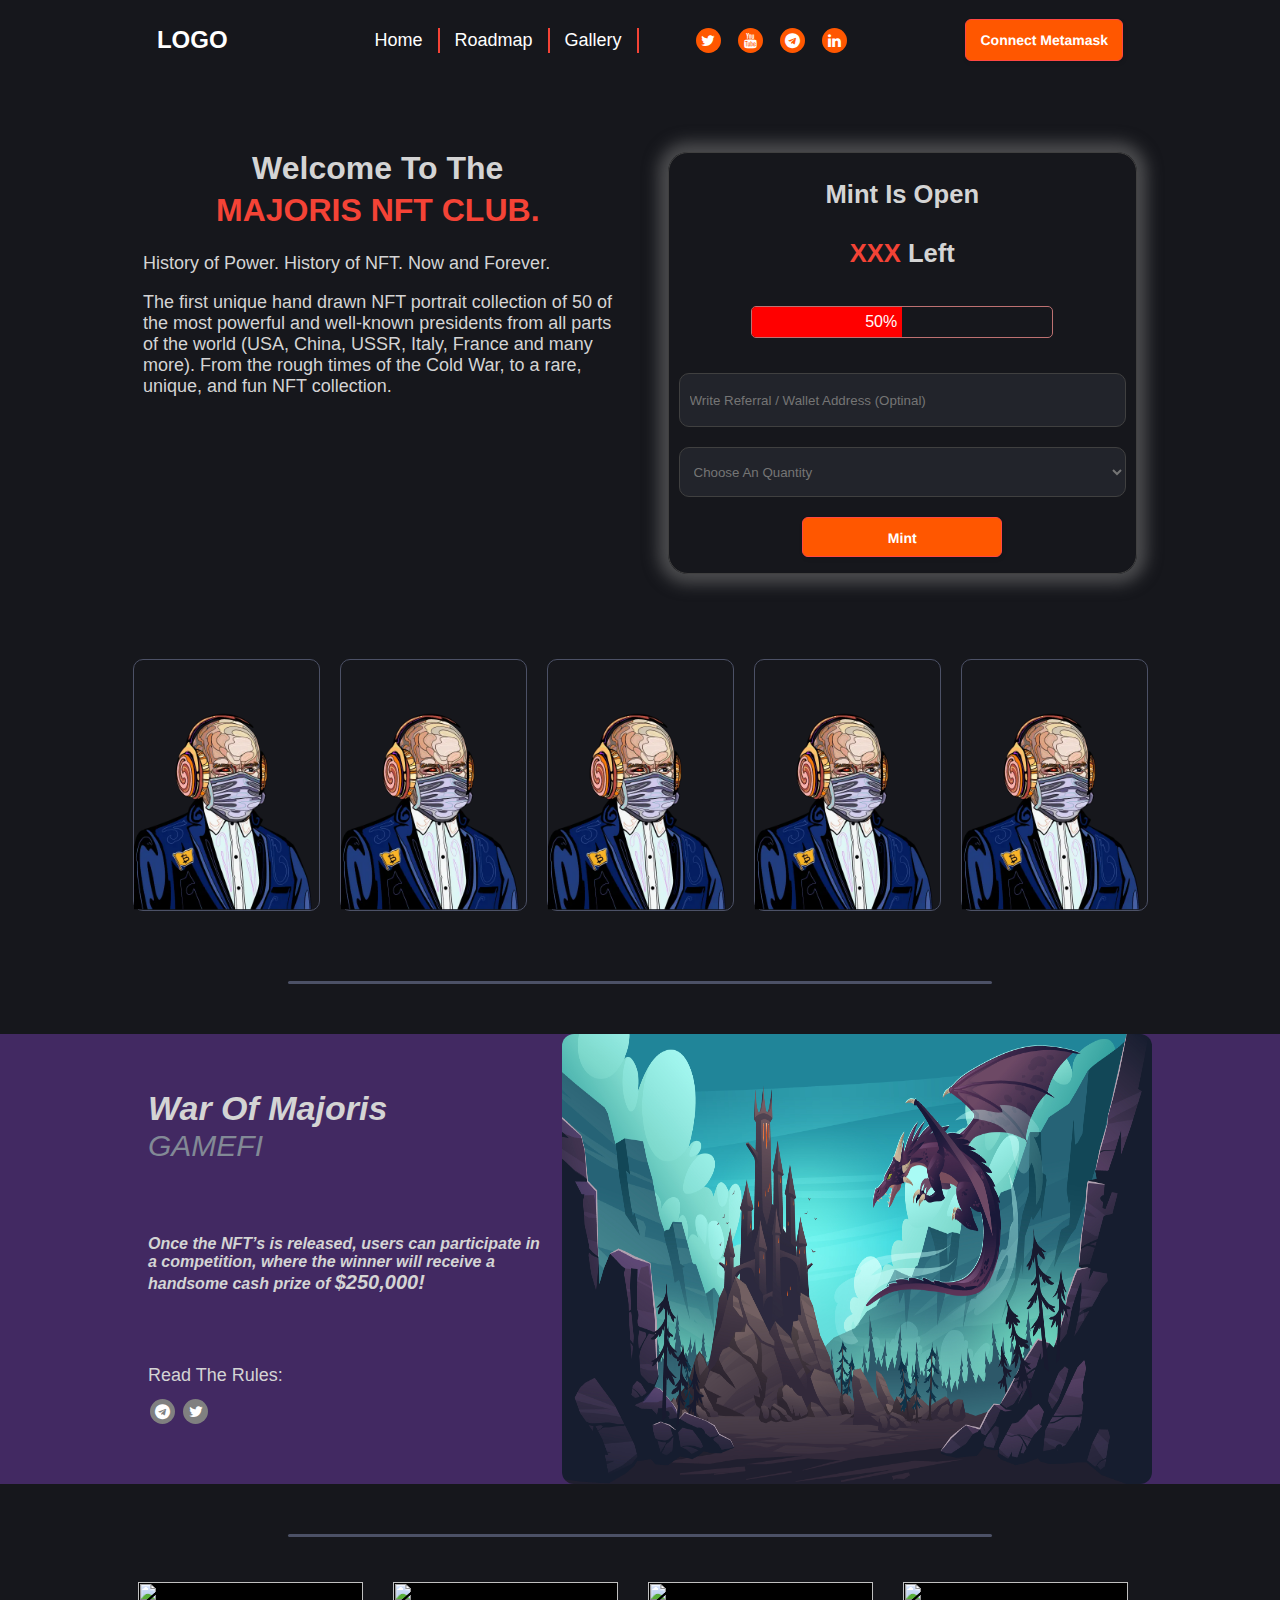
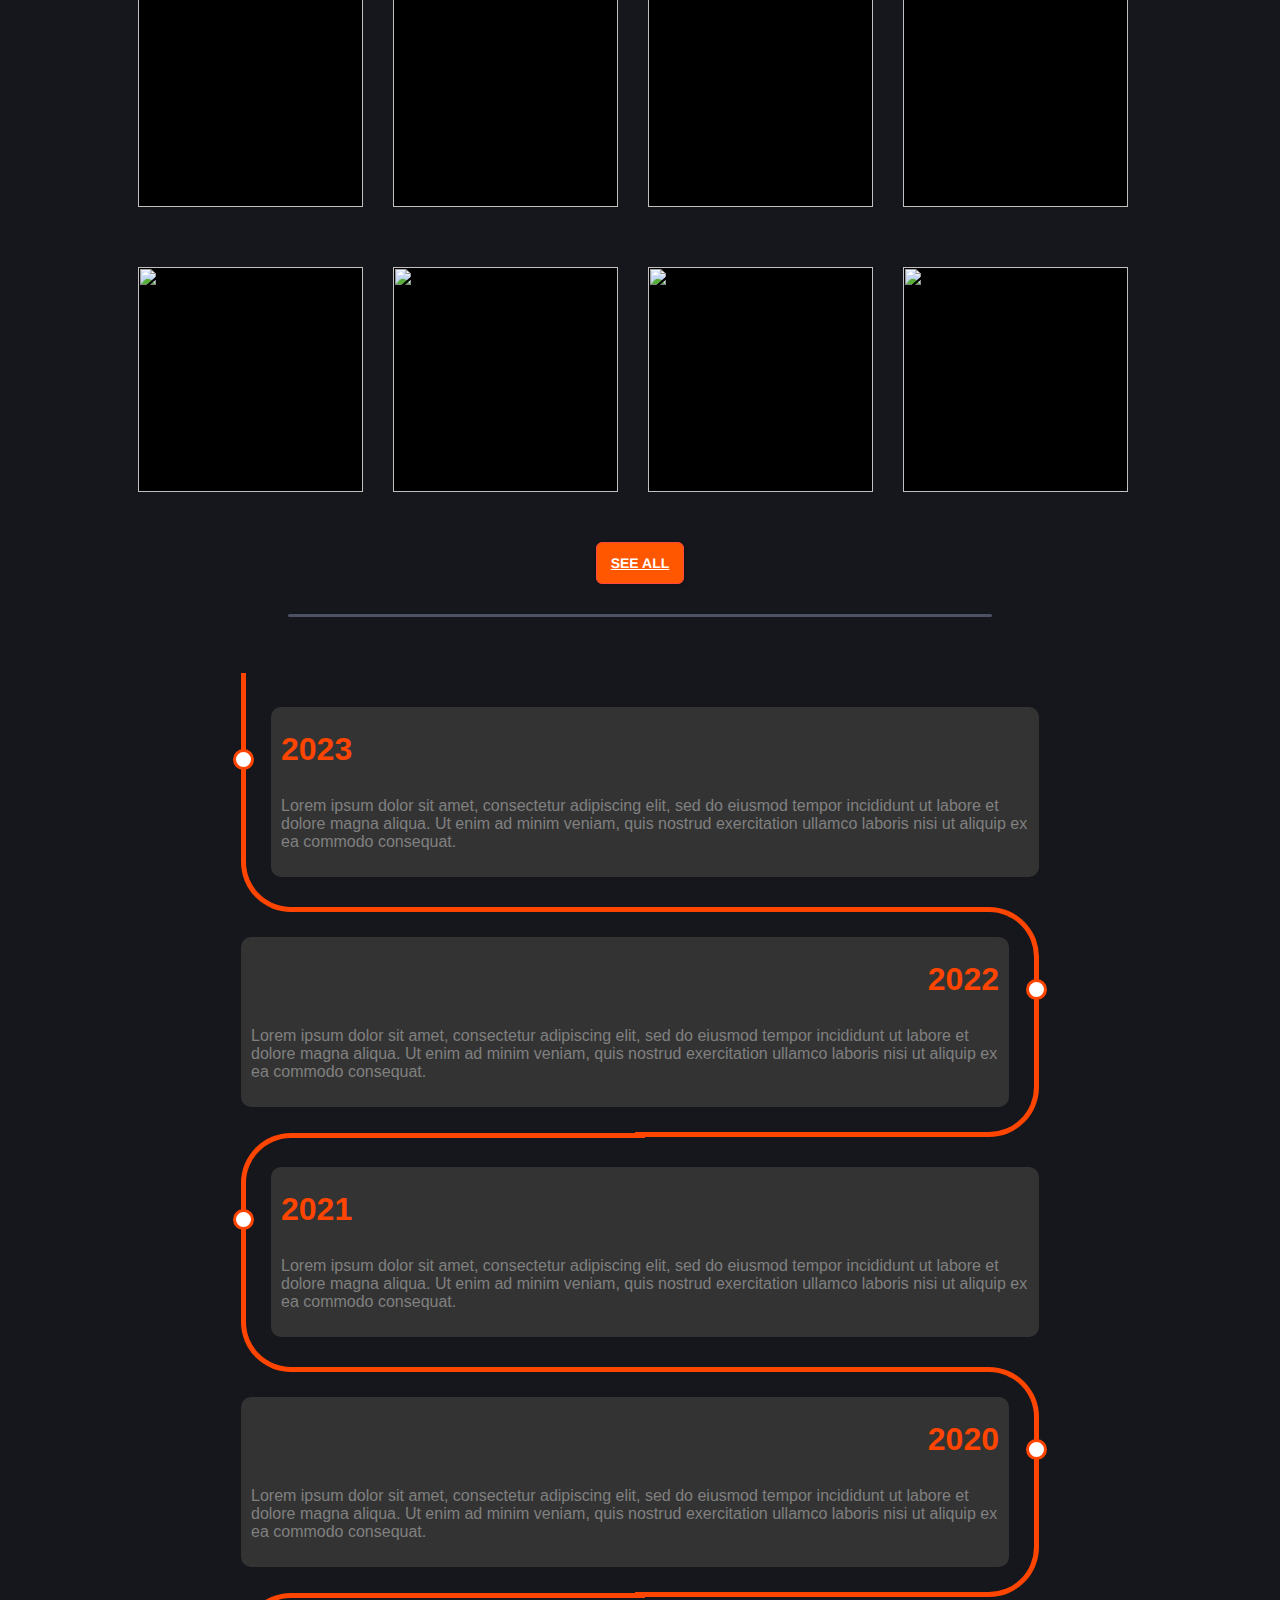
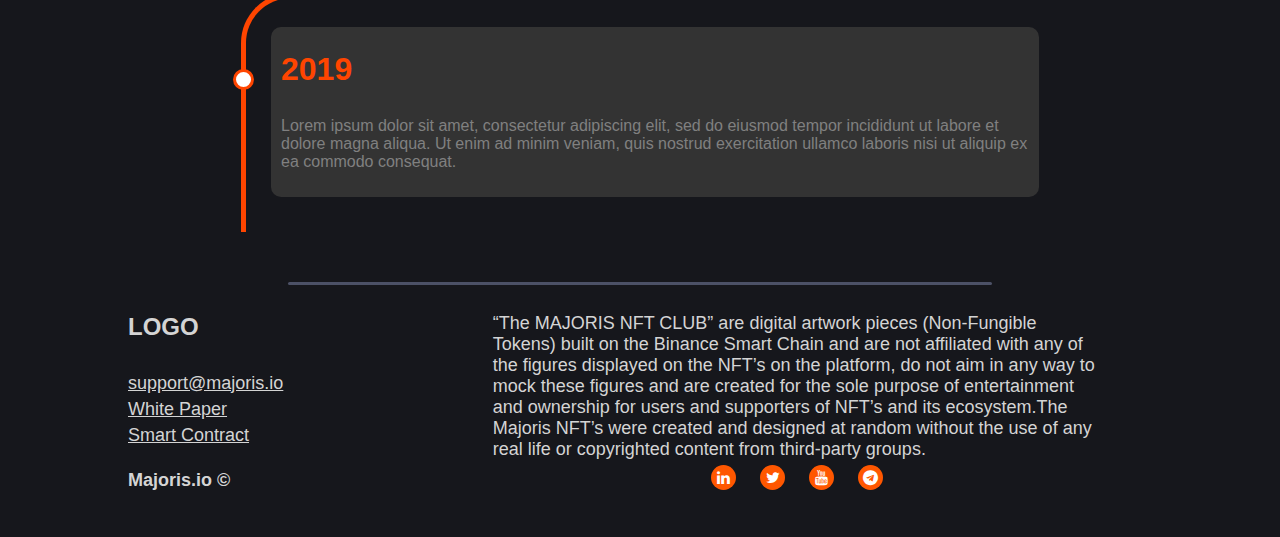
==== commit 24d4bd60: "gallery html done" ====
--- a/index.html
+++ b/index.html
@@ -29,19 +29,6 @@
         }
       });
     });</script>
-  <script>
-    function checkWallet() {
-      if (window.ethereum.selectedAddress != null) {
-        var connectButton = document.getElementById("connect");
-
-        // Take Address
-        var address = window.ethereum.selectedAddress;
-        var shortaddress = address.substring(0, 11) + "..." + address.substring(38);
-        // Print Address
-        connectButton.innerHTML = shortaddress;
-      };
-    }
-  </script>
   <title>Majoris Nft Club</title>
 </head>
 
@@ -64,9 +51,6 @@
           <li class="sc-icon hover-underline-animation"><a href="#" class="fa fa-linkedin"></a></li>
         </ul>
         <button id="connect" class="button-24">Connect Metamask</button>
-        <div id="menu-icon" onclick="toggleMenu()">
-          <i class="fa fa-bars"></i>
-        </div>
       </div>
     </nav>
     <div class="line"></div>
@@ -110,11 +94,11 @@
   <!-- IMAGE SECTION -->
   <section class="images-section">
     <div class="main-img-container">
-      <div class="image-container"><img src="/person.png" alt=""></div>
-      <div class="image-container"><img src="/person.png" alt=""></div>
-      <div class="image-container"><img src="/person.png" alt=""></div>
-      <div class="image-container"><img src="/person.png" alt=""></div>
-      <div class="image-container"><img src="/person.png" alt=""></div>
+      <div class="image-container"><img src="./images/person.png" alt=""></div>
+      <div class="image-container"><img src="./images/person.png" alt=""></div>
+      <div class="image-container"><img src="./images/person.png" alt=""></div>
+      <div class="image-container"><img src="./images/person.png" alt=""></div>
+      <div class="image-container"><img src="./images/person.png" alt=""></div>
     </div>
     <div class="line-u-img"></div>
   </section>
@@ -251,7 +235,7 @@
         </div>
       </div>
     </div>
-    <div class="bottom-nft"><button class="button-24">SEE ALL</button></div>
+    <div class="bottom-nft"><a href="/gallery.html" class="button-24">SEE ALL</a></div>
     <div style="margin-top: 30px;" class="line-u-img"></div>
   </section>
   <!-- ROADMAP SECTION -->
--- a/index.css
+++ b/index.css
@@ -575,7 +575,7 @@
 .section-brand .main-container .right .image-container {
   width: 100%;
   height: 100%;
-  background-image: url("/dragon.jpg");
+  background-image: url("./images/dragon.jpg");
   background-size: 100% 100%;
   background-repeat: no-repeat;
   border-radius: 12px;
@@ -598,6 +598,7 @@
   justify-content: center;
   flex-wrap: wrap;
   transform-style: preserve-3d;
+  gap: 15px;
   perspective: 500px;
 }
 
@@ -713,7 +714,6 @@
   justify-content: center;
   align-items: center;
   background-color: #16171C;
-  background-image: url("data:image/svg+xml,%3Csvg xmlns='http://www.w3.org/2000/svg' width='400' height='400' viewBox='0 0 800 800'%3E%3Cg fill='none' stroke='%23404' stroke-width='1.6'%3E%3Cpath d='M769 229L1037 260.9M927 880L731 737 520 660 309 538 40 599 295 764 126.5 879.5 40 599-197 493 102 382-31 229 126.5 79.5-69-63'/%3E%3Cpath d='M-31 229L237 261 390 382 603 493 308.5 537.5 101.5 381.5M370 905L295 764'/%3E%3Cpath d='M520 660L578 842 731 737 840 599 603 493 520 660 295 764 309 538 390 382 539 269 769 229 577.5 41.5 370 105 295 -36 126.5 79.5 237 261 102 382 40 599 -69 737 127 880'/%3E%3Cpath d='M520-140L578.5 42.5 731-63M603 493L539 269 237 261 370 105M902 382L539 269M390 382L102 382'/%3E%3Cpath d='M-222 42L126.5 79.5 370 105 539 269 577.5 41.5 927 80 769 229 902 382 603 493 731 737M295-36L577.5 41.5M578 842L295 764M40-201L127 80M102 382L-261 269'/%3E%3C/g%3E%3Cg fill='%23FF5700'%3E%3Ccircle cx='769' cy='229' r='5'/%3E%3Ccircle cx='539' cy='269' r='5'/%3E%3Ccircle cx='603' cy='493' r='5'/%3E%3Ccircle cx='731' cy='737' r='5'/%3E%3Ccircle cx='520' cy='660' r='5'/%3E%3Ccircle cx='309' cy='538' r='5'/%3E%3Ccircle cx='295' cy='764' r='5'/%3E%3Ccircle cx='40' cy='599' r='5'/%3E%3Ccircle cx='102' cy='382' r='5'/%3E%3Ccircle cx='127' cy='80' r='5'/%3E%3Ccircle cx='370' cy='105' r='5'/%3E%3Ccircle cx='578' cy='42' r='5'/%3E%3Ccircle cx='237' cy='261' r='5'/%3E%3Ccircle cx='390' cy='382' r='5'/%3E%3C/g%3E%3C/svg%3E");
 }
 
 /* Timeline Container */
@@ -726,7 +726,7 @@
 /* Card container */
 .card {
   position: relative;
-  max-width: 400px;
+  max-width: 768px;
 }
 
 /* setting padding based on even or odd */
@@ -744,6 +744,27 @@
   position: absolute;
   width: 50%;
   border: solid orangered;
+  animation: mymove 5s infinite;
+}
+
+@keyframes mymove {
+
+  25% {
+    border-color: #f44336;
+  }
+
+  50% {
+    border-color: lightblue;
+  }
+
+  75% {
+    border-color: #f44336;
+  }
+
+  100% {
+    border-color: #f44336;
+  }
+
 }
 
 /* Setting the border of top, bottom, left */
@@ -794,16 +815,42 @@
 
 /* Title of the card */
 .title {
+  animation: text-color 15s linear infinite;
   color: orangered;
   position: relative;
-}
+  font-size: 32px;
+  line-height: 0;
+  font-weight: 900;
+}
+
+@keyframes text-color {
+
+  0%,
+  100% {
+    color: #ff5700;
+  }
+
+  25% {
+    color: #0087ca;
+  }
+
+  50% {
+    color: #ff5700;
+  }
+
+  75% {
+    color: #0087ca;
+    ;
+  }
+}
+
 
 /* Timeline dot  */
 .title::before {
   content: "";
   position: absolute;
-  width: 10px;
-  height: 10px;
+  width: 15px;
+  height: 15px;
   background: white;
   border-radius: 999px;
   border: 3px solid orangered;
@@ -816,12 +863,12 @@
 
 /* setting dot to the left if the card is odd */
 .card:nth-child(odd)>.info>.title::before {
-  left: -45px;
+  left: -48px;
 }
 
 /* setting dot to the right if the card is odd */
 .card:nth-child(even)>.info>.title::before {
-  right: -45px;
+  right: -48px;
 }
 
 
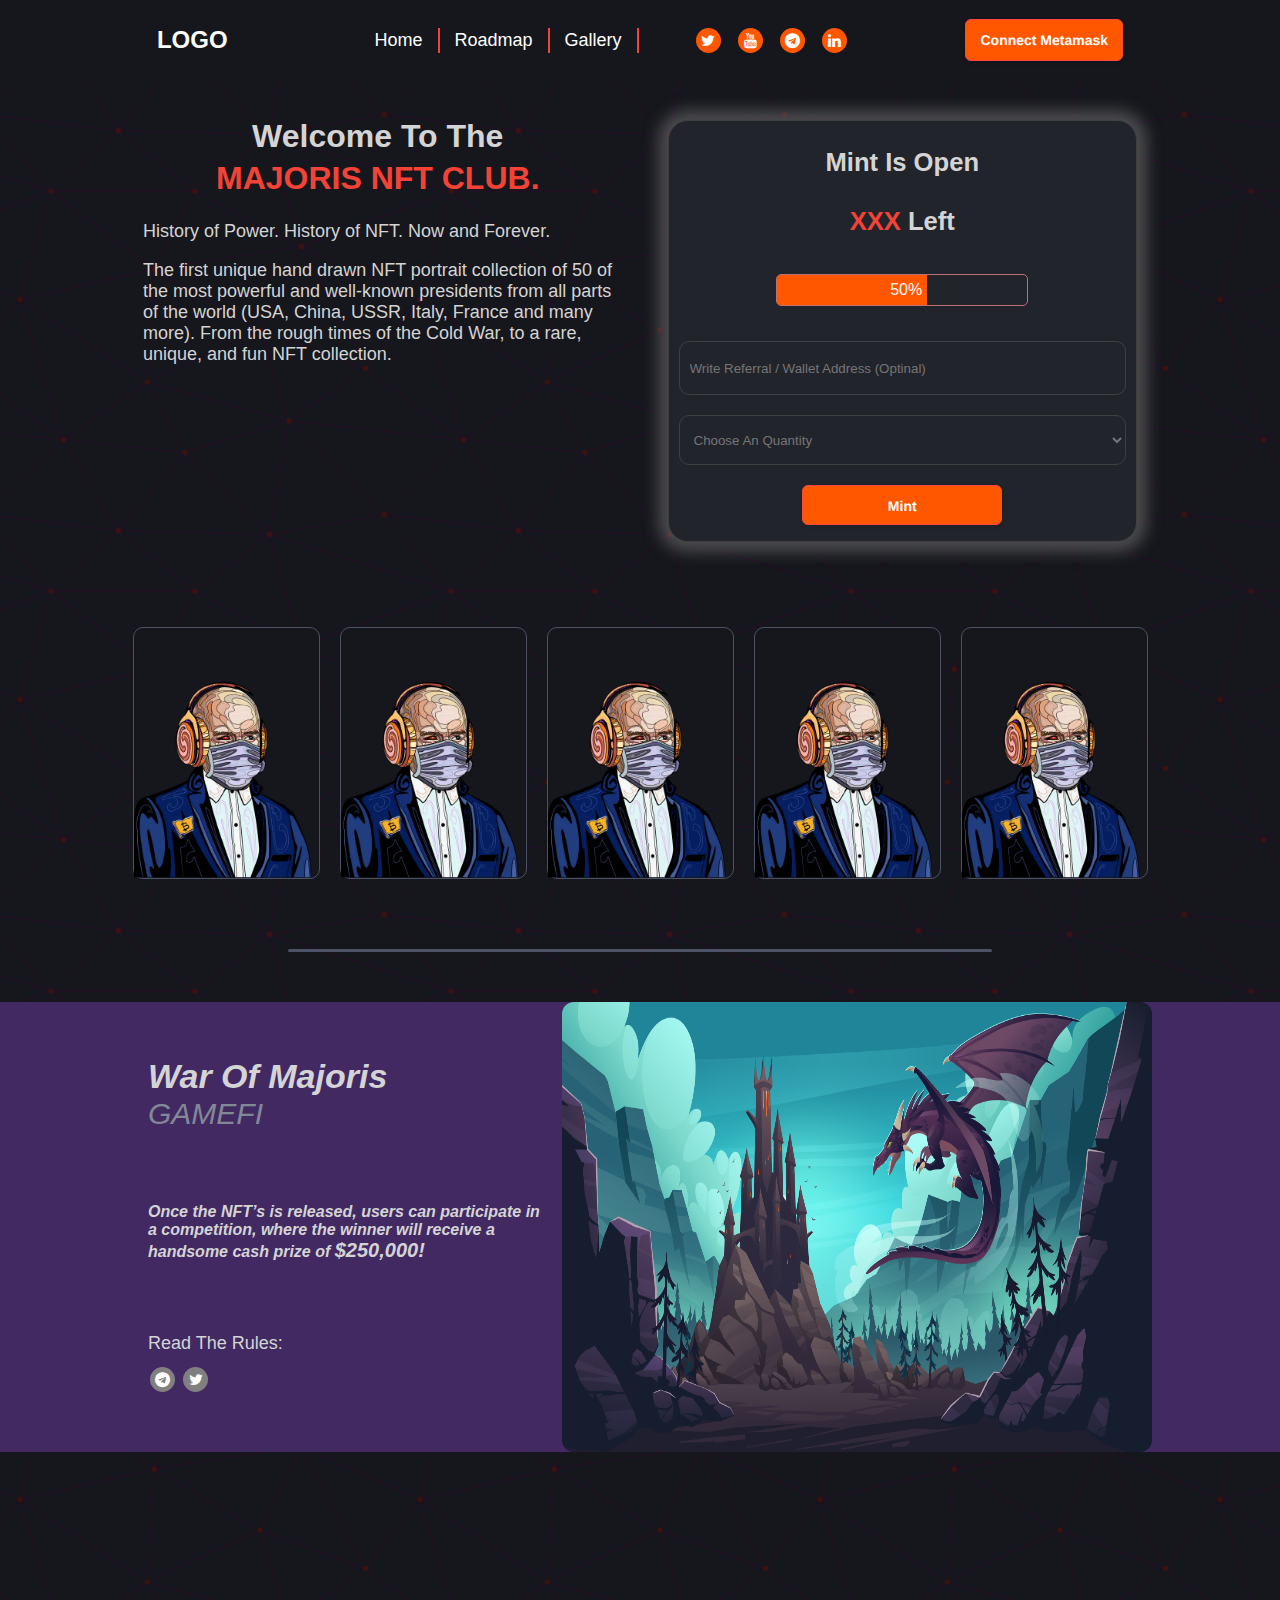
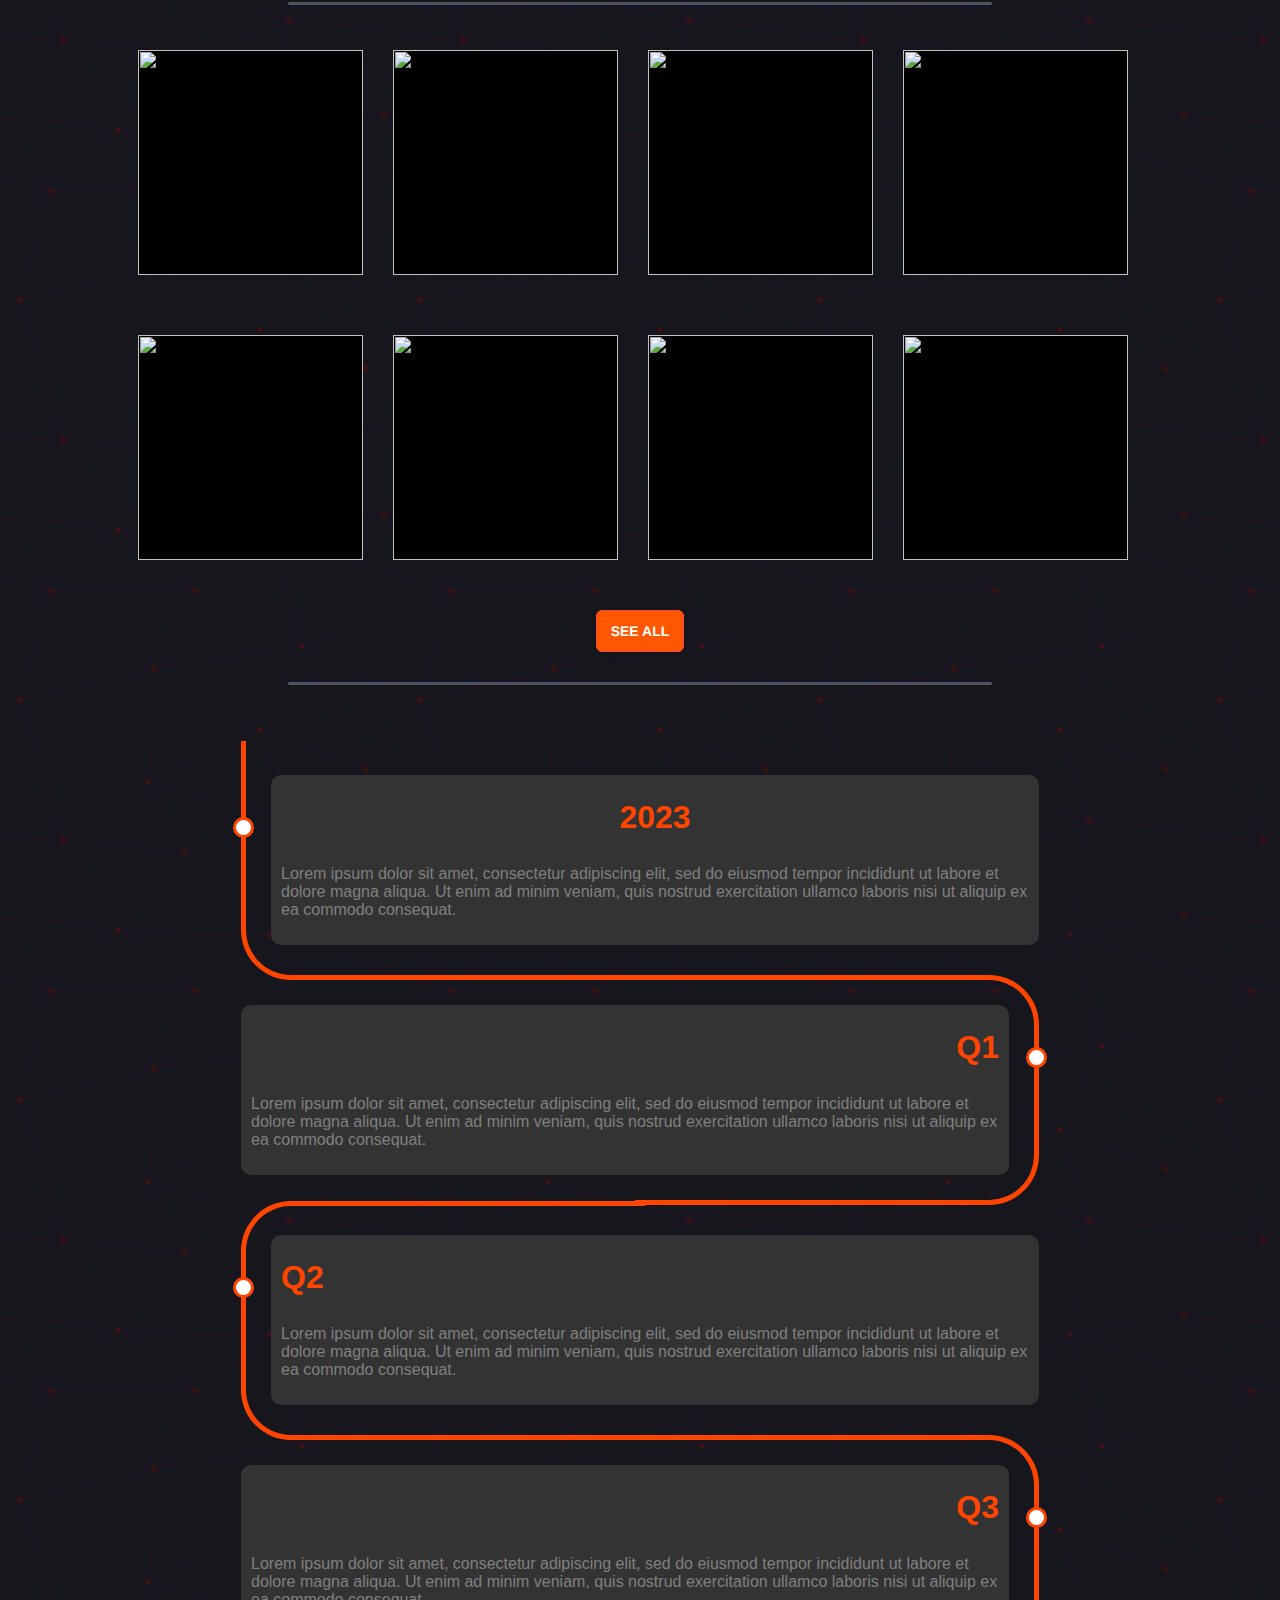
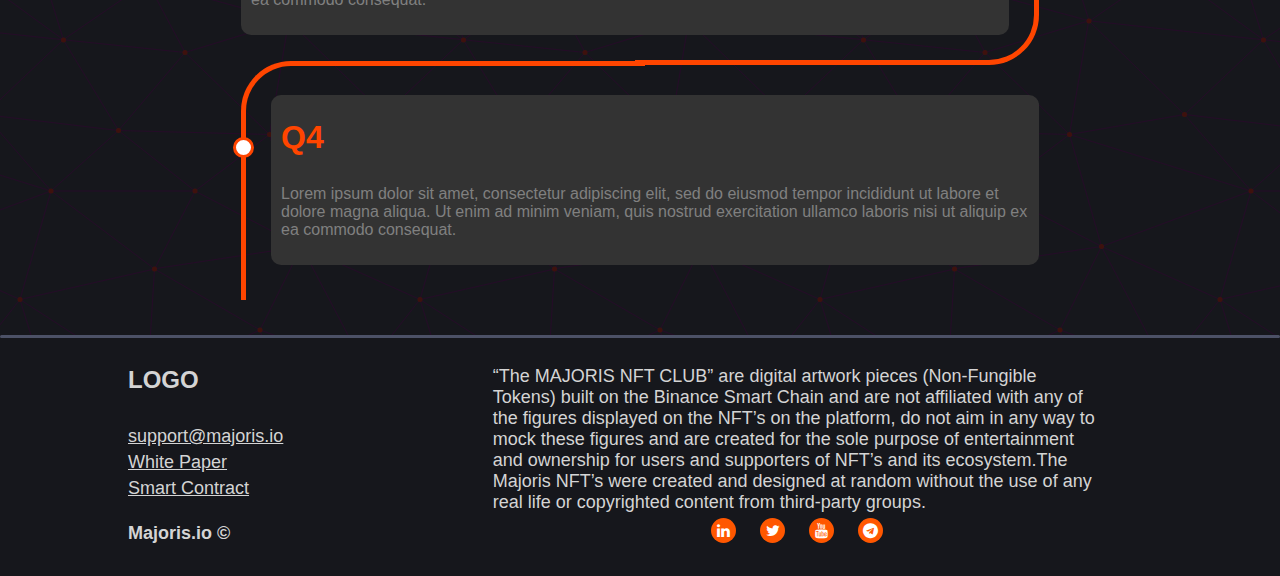
==== commit 94e0888d: "Project Complete" ====
--- a/index.html
+++ b/index.html
@@ -130,19 +130,21 @@
   <section id="gallery" class="section-nfts">
     <div class="line-u-img"></div>
     <div class="container">
-      <div class="box">
-        <div class="imgBx">
-          <img
-            src="https://img.freepik.com/free-vector/chinese-dragon-head-illustration_1284-52850.jpg?w=826&t=st=1674139111~exp=1674139711~hmac=b0fa9956e5252eedb1705ed77f698cfef72186add2d098282f4b1b51bc58763c">
-        </div>
-        <div class="content">
-          <div>
-            <h2>Image Title</h2>
-            <p>Lorem ipsum dolor sit amet consectetur adipisicing elit. Commodi accusamus molestias quidem iusto.
-            </p>
-          </div>
-        </div>
-      </div>
+      <a href="/nft.html">
+        <div class="box">
+          <div class="imgBx">
+            <img
+              src="https://img.freepik.com/free-vector/chinese-dragon-head-illustration_1284-52850.jpg?w=826&t=st=1674139111~exp=1674139711~hmac=b0fa9956e5252eedb1705ed77f698cfef72186add2d098282f4b1b51bc58763c">
+          </div>
+          <div class="content">
+            <div>
+              <h2>Image Title</h2>
+              <p>Lorem ipsum dolor sit amet consectetur adipisicing elit. Commodi accusamus molestias quidem iusto.
+              </p>
+            </div>
+          </div>
+        </div>
+      </a>
       <div class="box">
         <div class="imgBx">
           <img
@@ -235,7 +237,7 @@
         </div>
       </div>
     </div>
-    <div class="bottom-nft"><a href="/gallery.html" class="button-24">SEE ALL</a></div>
+    <div class="bottom-nft"><a style="text-decoration: none;" href="/gallery.html" class="button-24">SEE ALL</a></div>
     <div style="margin-top: 30px;" class="line-u-img"></div>
   </section>
   <!-- ROADMAP SECTION -->
@@ -244,39 +246,39 @@
       <div class="outer">
         <div class="card">
           <div class="info">
-            <h3 class="title">2023</h3>
-            <p>Lorem ipsum dolor sit amet, consectetur adipiscing elit, sed do eiusmod tempor incididunt ut labore et
-              dolore magna aliqua. Ut enim ad minim veniam, quis nostrud exercitation ullamco laboris nisi ut aliquip ex
-              ea commodo consequat. </p>
-          </div>
-        </div>
-        <div class="card">
-          <div class="info">
-            <h3 class="title">2022</h3>
-            <p>Lorem ipsum dolor sit amet, consectetur adipiscing elit, sed do eiusmod tempor incididunt ut labore et
-              dolore magna aliqua. Ut enim ad minim veniam, quis nostrud exercitation ullamco laboris nisi ut aliquip ex
-              ea commodo consequat. </p>
-          </div>
-        </div>
-        <div class="card">
-          <div class="info">
-            <h3 class="title">2021</h3>
-            <p>Lorem ipsum dolor sit amet, consectetur adipiscing elit, sed do eiusmod tempor incididunt ut labore et
-              dolore magna aliqua. Ut enim ad minim veniam, quis nostrud exercitation ullamco laboris nisi ut aliquip ex
-              ea commodo consequat. </p>
-          </div>
-        </div>
-        <div class="card">
-          <div class="info">
-            <h3 class="title">2020</h3>
-            <p>Lorem ipsum dolor sit amet, consectetur adipiscing elit, sed do eiusmod tempor incididunt ut labore et
-              dolore magna aliqua. Ut enim ad minim veniam, quis nostrud exercitation ullamco laboris nisi ut aliquip ex
-              ea commodo consequat. </p>
-          </div>
-        </div>
-        <div class="card">
-          <div class="info">
-            <h3 class="title">2019</h3>
+            <h3 style="text-align: center;" class="title">2023</h3>
+            <p>Lorem ipsum dolor sit amet, consectetur adipiscing elit, sed do eiusmod tempor incididunt ut labore et
+              dolore magna aliqua. Ut enim ad minim veniam, quis nostrud exercitation ullamco laboris nisi ut aliquip ex
+              ea commodo consequat. </p>
+          </div>
+        </div>
+        <div class="card">
+          <div class="info">
+            <h3 class="title">Q1</h3>
+            <p>Lorem ipsum dolor sit amet, consectetur adipiscing elit, sed do eiusmod tempor incididunt ut labore et
+              dolore magna aliqua. Ut enim ad minim veniam, quis nostrud exercitation ullamco laboris nisi ut aliquip ex
+              ea commodo consequat. </p>
+          </div>
+        </div>
+        <div class="card">
+          <div class="info">
+            <h3 class="title">Q2</h3>
+            <p>Lorem ipsum dolor sit amet, consectetur adipiscing elit, sed do eiusmod tempor incididunt ut labore et
+              dolore magna aliqua. Ut enim ad minim veniam, quis nostrud exercitation ullamco laboris nisi ut aliquip ex
+              ea commodo consequat. </p>
+          </div>
+        </div>
+        <div class="card">
+          <div class="info">
+            <h3 class="title">Q3</h3>
+            <p>Lorem ipsum dolor sit amet, consectetur adipiscing elit, sed do eiusmod tempor incididunt ut labore et
+              dolore magna aliqua. Ut enim ad minim veniam, quis nostrud exercitation ullamco laboris nisi ut aliquip ex
+              ea commodo consequat. </p>
+          </div>
+        </div>
+        <div class="card">
+          <div class="info">
+            <h3 class="title">Q4</h3>
             <p>Lorem ipsum dolor sit amet, consectetur adipiscing elit, sed do eiusmod tempor incididunt ut labore et
               dolore magna aliqua. Ut enim ad minim veniam, quis nostrud exercitation ullamco laboris nisi ut aliquip ex
               ea commodo consequat. </p>
@@ -287,7 +289,7 @@
   </section>
   <!-- FOOTER -->
   <footer class="section-footer">
-    <div class="line-u-img"></div>
+    <div style="width: 100%;" class="line-u-img"></div>
     <div class="footer-container">
       <div class="left">
         <div class="footer-logo">LOGO</div>
--- a/index.css
+++ b/index.css
@@ -5,6 +5,11 @@
   padding: 0;
   overflow-x: hidden;
   background-color: #16171C;
+  background-color: #16171C;
+  background-color: #16171C;
+  background-image: url("data:image/svg+xml,%3Csvg xmlns='http://www.w3.org/2000/svg' width='400' height='400' viewBox='0 0 800 800'%3E%3Cg fill='none' stroke='%23330033' stroke-width='1'%3E%3Cpath d='M769 229L1037 260.9M927 880L731 737 520 660 309 538 40 599 295 764 126.5 879.5 40 599-197 493 102 382-31 229 126.5 79.5-69-63'/%3E%3Cpath d='M-31 229L237 261 390 382 603 493 308.5 537.5 101.5 381.5M370 905L295 764'/%3E%3Cpath d='M520 660L578 842 731 737 840 599 603 493 520 660 295 764 309 538 390 382 539 269 769 229 577.5 41.5 370 105 295 -36 126.5 79.5 237 261 102 382 40 599 -69 737 127 880'/%3E%3Cpath d='M520-140L578.5 42.5 731-63M603 493L539 269 237 261 370 105M902 382L539 269M390 382L102 382'/%3E%3Cpath d='M-222 42L126.5 79.5 370 105 539 269 577.5 41.5 927 80 769 229 902 382 603 493 731 737M295-36L577.5 41.5M578 842L295 764M40-201L127 80M102 382L-261 269'/%3E%3C/g%3E%3Cg fill='%233E110D'%3E%3Ccircle cx='769' cy='229' r='5'/%3E%3Ccircle cx='539' cy='269' r='5'/%3E%3Ccircle cx='603' cy='493' r='5'/%3E%3Ccircle cx='731' cy='737' r='5'/%3E%3Ccircle cx='520' cy='660' r='5'/%3E%3Ccircle cx='309' cy='538' r='5'/%3E%3Ccircle cx='295' cy='764' r='5'/%3E%3Ccircle cx='40' cy='599' r='5'/%3E%3Ccircle cx='102' cy='382' r='5'/%3E%3Ccircle cx='127' cy='80' r='5'/%3E%3Ccircle cx='370' cy='105' r='5'/%3E%3Ccircle cx='578' cy='42' r='5'/%3E%3Ccircle cx='237' cy='261' r='5'/%3E%3Ccircle cx='390' cy='382' r='5'/%3E%3C/g%3E%3C/svg%3E");
+  display: flex;
+  flex-direction: column;
 }
 
 /* HTML styles */
@@ -21,7 +26,11 @@
   background-color: #16171c;
   color: #fff;
   height: 80px;
-  position: relative;
+  position: fixed;
+  z-index: 22;
+  top: 0;
+  left: 0;
+  width: 100%;
 }
 
 .container {
@@ -191,7 +200,7 @@
 /* PROGRESS BAR ANIMATION */
 
 .two-part-section .main-container .right-side .animated-progress {
-  width: 300px;
+  width: 250px;
   height: 30px;
   border-radius: 5px;
   margin: 20px 10px;
@@ -212,7 +221,7 @@
 }
 
 .two-part-section .main-container .right-side .progress-red span {
-  background-color: red;
+  background-color: #FF5700;
 }
 
 /* TEXT COLOR ANIMATION */
@@ -313,6 +322,10 @@
   width: 100%;
   height: 2px;
   animation: color-change 4s linear infinite;
+  position: fixed;
+  z-index: 22;
+  top: 70px;
+  left: 0;
 }
 
 @keyframes color-change {
@@ -360,6 +373,7 @@
 .two-part-section {
   display: flex;
   min-height: calc(61vh - 82px);
+  margin-top: 50px;
   justify-content: center;
 }
 
@@ -412,6 +426,7 @@
   gap: 10px;
   padding: 10px;
   border: 1px solid #404040;
+  background-color: #22242b;
   box-shadow: 0 0 15px 10px rgb(128 128 128 / 50%);
 }
 
@@ -480,6 +495,7 @@
   transition: transform .2s;
   border: 1px solid #4C5166;
   border-radius: 10px;
+  background-color: #16171C;
 }
 
 .images-section .main-img-container .image-container img {
@@ -586,6 +602,7 @@
 .section-nfts {
   display: flex;
   padding-bottom: 20px;
+  margin-top: 100px;
   min-height: 40vh;
   flex-direction: column;
   align-items: center;
@@ -612,6 +629,7 @@
   overflow: hidden;
   margin-right: 15px;
   margin-top: 45px;
+  cursor: pointer;
 }
 
 .section-nfts .container:hover .box {
@@ -713,7 +731,6 @@
   flex-direction: column;
   justify-content: center;
   align-items: center;
-  background-color: #16171C;
 }
 
 /* Timeline Container */
@@ -880,12 +897,11 @@
   flex-direction: column;
   justify-content: center;
   align-items: center;
-  min-height: 30vh;
-  justify-content: center;
+  background-color: #16171C;
 }
 
 .section-footer .footer-container {
-  width: 1024px;
+  max-width: 1024px;
   display: flex;
   flex-wrap: wrap;
   flex-direction: row;
@@ -972,4 +988,112 @@
   .right-side {
     width: 100%;
   }
+}
+
+@media screen and (max-width:478px) {
+  .section-footer .footer-container .left {
+    justify-content: center;
+    align-items: center;
+    gap: 20px;
+    text-align: center;
+  }
+}
+
+@media screen and (max-width:550px) {
+  .detail-container .container .left {
+    flex: 0 !important;
+  }
+}
+
+@media screen and (max-width:500px) {
+  .detail-container .container .left img {
+    max-width: 250px !important;
+  }
+}
+
+
+/* DETAIL CSS  */
+
+.detail-container {
+  min-height: 75vh;
+  display: flex;
+  flex-direction: row;
+  flex-wrap: wrap;
+  align-items: center;
+}
+
+.detail-container .container {
+  width: 1024px;
+  display: flex;
+  justify-content: center;
+  align-items: center;
+  flex-wrap: wrap;
+  gap: 8px;
+}
+
+.detail-container .container .left {
+  border-radius: 10px;
+  padding: 5px;
+  flex: 1;
+  display: flex;
+}
+
+.detail-container .container .left img {
+  max-width: 350px;
+  border: 1px solid gainsboro;
+  transform: rotateY(45deg);
+  animation: rotateAnimation 40s linear infinite;
+}
+
+@keyframes rotateAnimation {
+  from {
+    transform: rotateY(45deg);
+  }
+
+  to {
+    transform: rotateY(225deg);
+  }
+}
+
+.detail-container .container .right {
+  flex: 1.2;
+  display: flex;
+  flex-direction: column;
+  justify-content: space-between;
+  border-radius: 10px;
+  border: 2px solid #b35e58;
+  box-shadow: rgba(0, 0, 0, 0.35) 0px 5px 15px;
+  padding: 10px;
+}
+
+.detail-container .container .right .button {
+  display: flex;
+  justify-content: center;
+  align-items: center;
+  padding: 10px;
+  margin-bottom: 10px;
+}
+
+.detail-container .right .header {
+  display: flex;
+  height: auto;
+  justify-content: center;
+  align-items: center;
+  color: #d4d4d4;
+  font-weight: 700;
+  font-size: clamp(2rem, 2vw, 4rem);
+}
+
+.detail-container .right .desc {
+  padding: 20px;
+  display: flex;
+  word-wrap: break-word;
+  color: #d4d4d4;
+  font-size: clamp(1rem, 1.1vw, 2rem);
+}
+
+.detail-container .right .social {
+  display: flex;
+  justify-content: center;
+  gap: 10px;
 }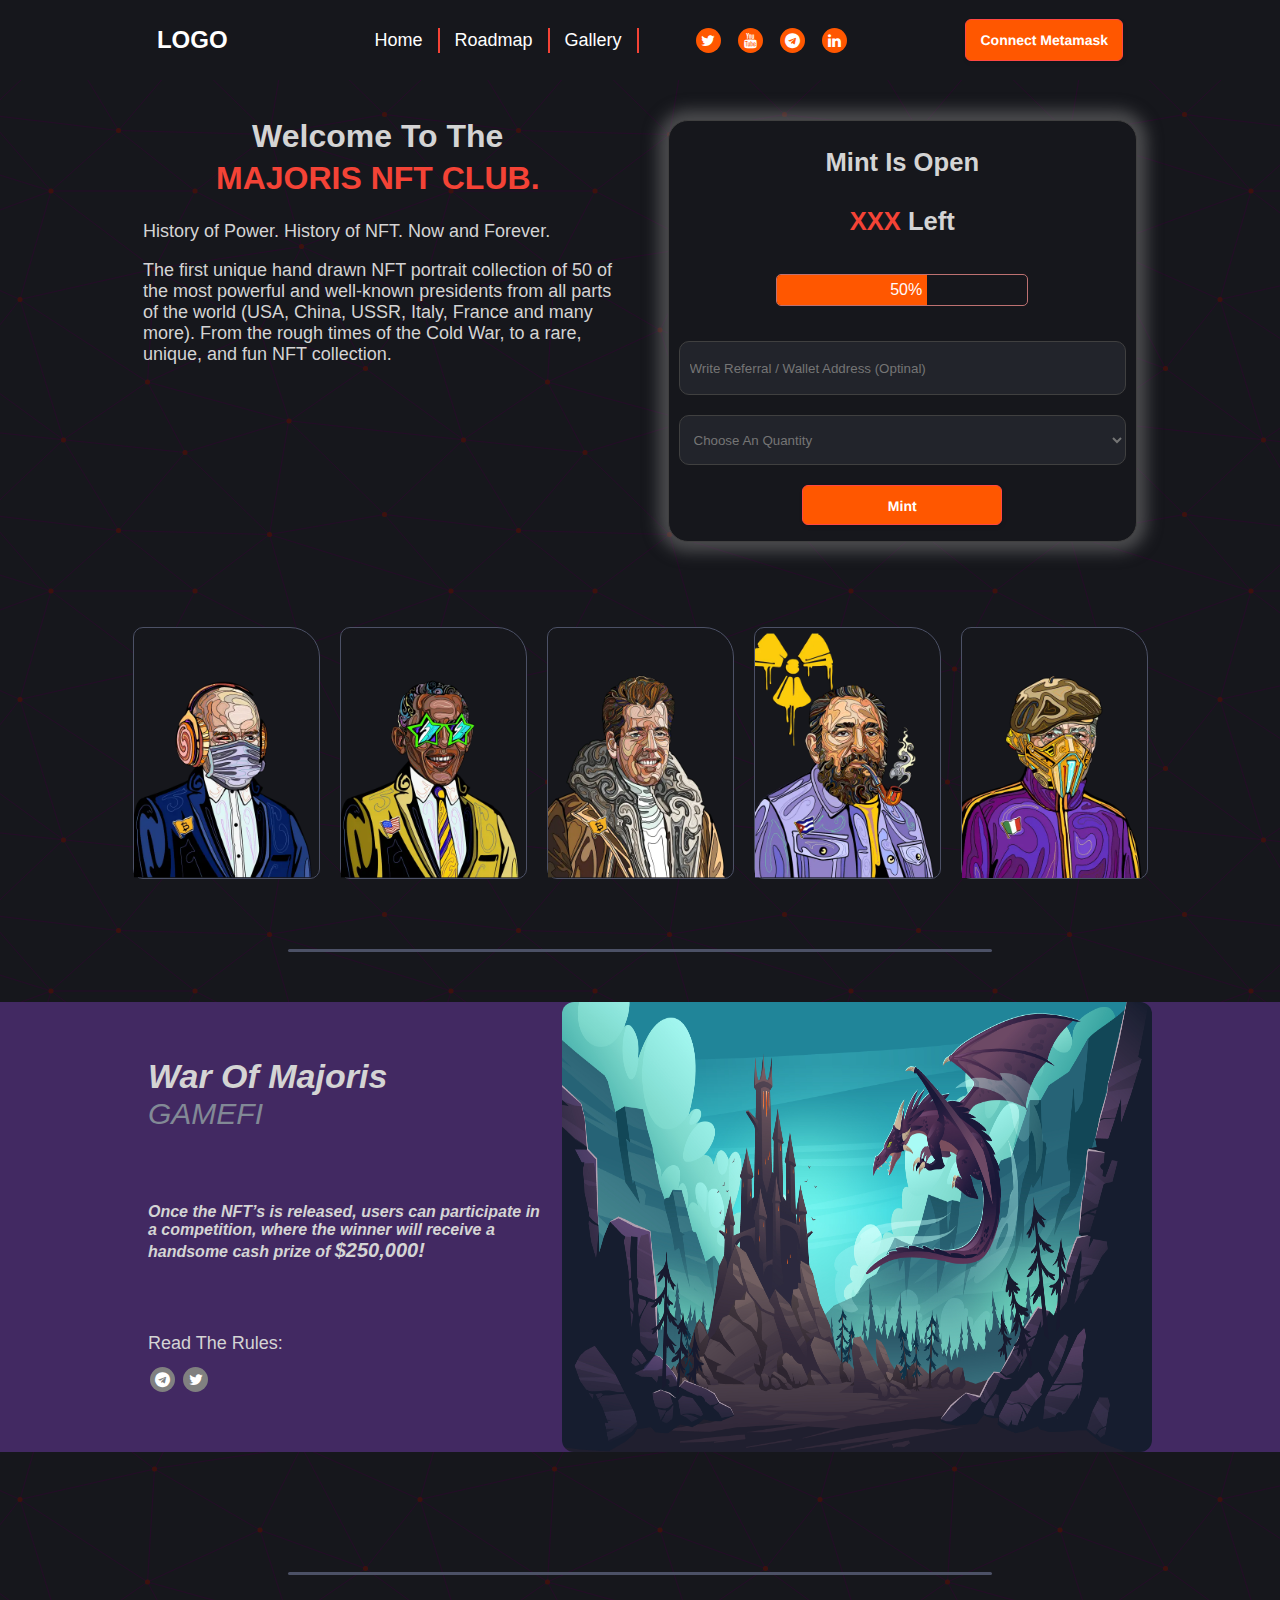
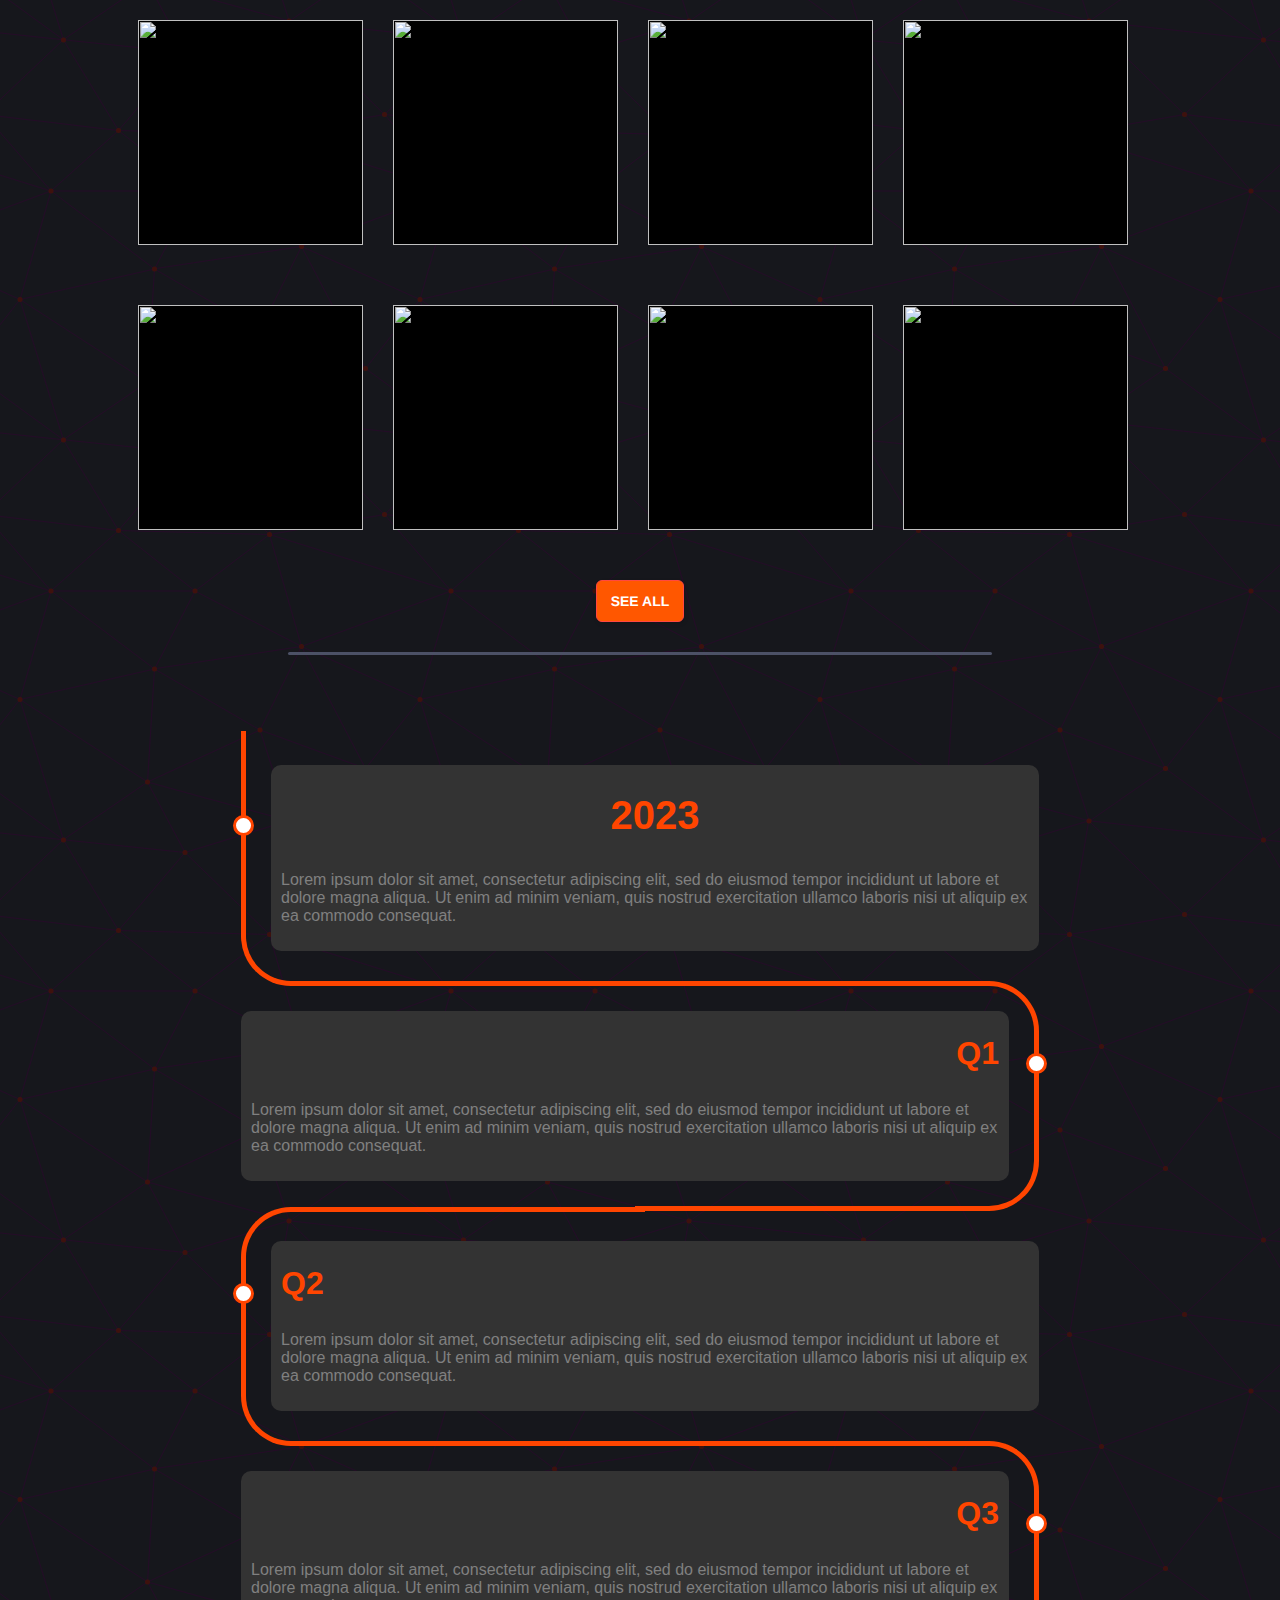
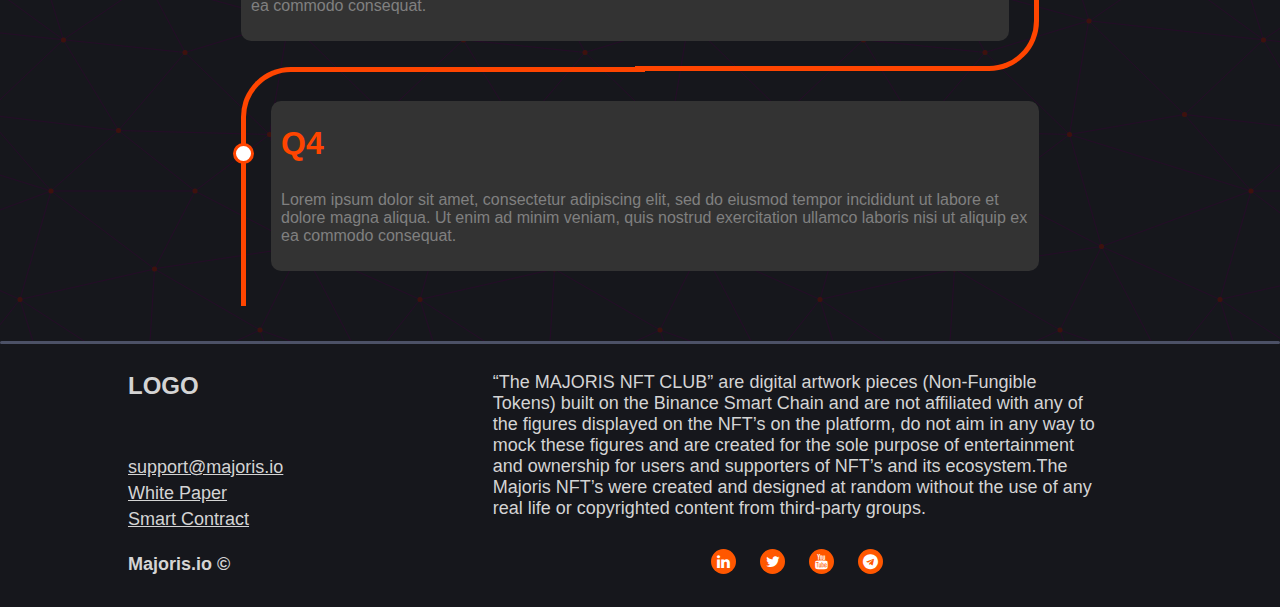
==== commit cce71b46: "BugFix new img added" ====
--- a/index.html
+++ b/index.html
@@ -95,10 +95,10 @@
   <section class="images-section">
     <div class="main-img-container">
       <div class="image-container"><img src="./images/person.png" alt=""></div>
-      <div class="image-container"><img src="./images/person.png" alt=""></div>
-      <div class="image-container"><img src="./images/person.png" alt=""></div>
-      <div class="image-container"><img src="./images/person.png" alt=""></div>
-      <div class="image-container"><img src="./images/person.png" alt=""></div>
+      <div class="image-container"><img src="./images/person-2.png" alt=""></div>
+      <div class="image-container"><img src="./images/person-3.png" alt=""></div>
+      <div class="image-container"><img src="./images/person-4.png" alt=""></div>
+      <div class="image-container"><img src="./images/person-5.png" alt=""></div>
     </div>
     <div class="line-u-img"></div>
   </section>
@@ -246,7 +246,7 @@
       <div class="outer">
         <div class="card">
           <div class="info">
-            <h3 style="text-align: center;" class="title">2023</h3>
+            <h3 style="text-align: center;font-size: 40px" class="title">2023</h3>
             <p>Lorem ipsum dolor sit amet, consectetur adipiscing elit, sed do eiusmod tempor incididunt ut labore et
               dolore magna aliqua. Ut enim ad minim veniam, quis nostrud exercitation ullamco laboris nisi ut aliquip ex
               ea commodo consequat. </p>
@@ -295,7 +295,7 @@
         <div class="footer-logo">LOGO</div>
         <div class="footer-info">
           <div class="info-container">
-            <a href="">support@majoris.io</a>
+            <a href="mailto:support@majoris.io">support@majoris.io</a>
             <a href="">White Paper</a>
             <a href="">Smart Contract</a>
           </div>
--- a/index.css
+++ b/index.css
@@ -156,6 +156,11 @@
 }
 
 .fa-linkedin {
+  background: #ff5700;
+  color: white;
+}
+
+.fa-medium {
   background: #ff5700;
   color: white;
 }
@@ -426,7 +431,7 @@
   gap: 10px;
   padding: 10px;
   border: 1px solid #404040;
-  background-color: #22242b;
+  background-color: #16171C;
   box-shadow: 0 0 15px 10px rgb(128 128 128 / 50%);
 }
 
@@ -494,8 +499,8 @@
   height: 250px;
   transition: transform .2s;
   border: 1px solid #4C5166;
-  border-radius: 10px;
   background-color: #16171C;
+  border-radius: 10px 30px 10px 10px;
 }
 
 .images-section .main-img-container .image-container img {
@@ -602,7 +607,8 @@
 .section-nfts {
   display: flex;
   padding-bottom: 20px;
-  margin-top: 100px;
+  margin-top: 70px;
+  margin-bottom: 20px;
   min-height: 40vh;
   flex-direction: column;
   align-items: center;
@@ -616,7 +622,7 @@
   flex-wrap: wrap;
   transform-style: preserve-3d;
   gap: 15px;
-  perspective: 500px;
+  perspective: 800px;
 }
 
 .section-nfts .container .box {
@@ -955,6 +961,7 @@
   justify-content: space-between;
   padding: 20px 50px;
   flex: 2;
+  gap: 25px;
 }
 
 .section-footer .footer-container .right .copyright {
@@ -1042,7 +1049,8 @@
   max-width: 350px;
   border: 1px solid gainsboro;
   transform: rotateY(45deg);
-  animation: rotateAnimation 40s linear infinite;
+  animation: rotateAnimation 35s linear infinite;
+  border-radius: 10px;
 }
 
 @keyframes rotateAnimation {
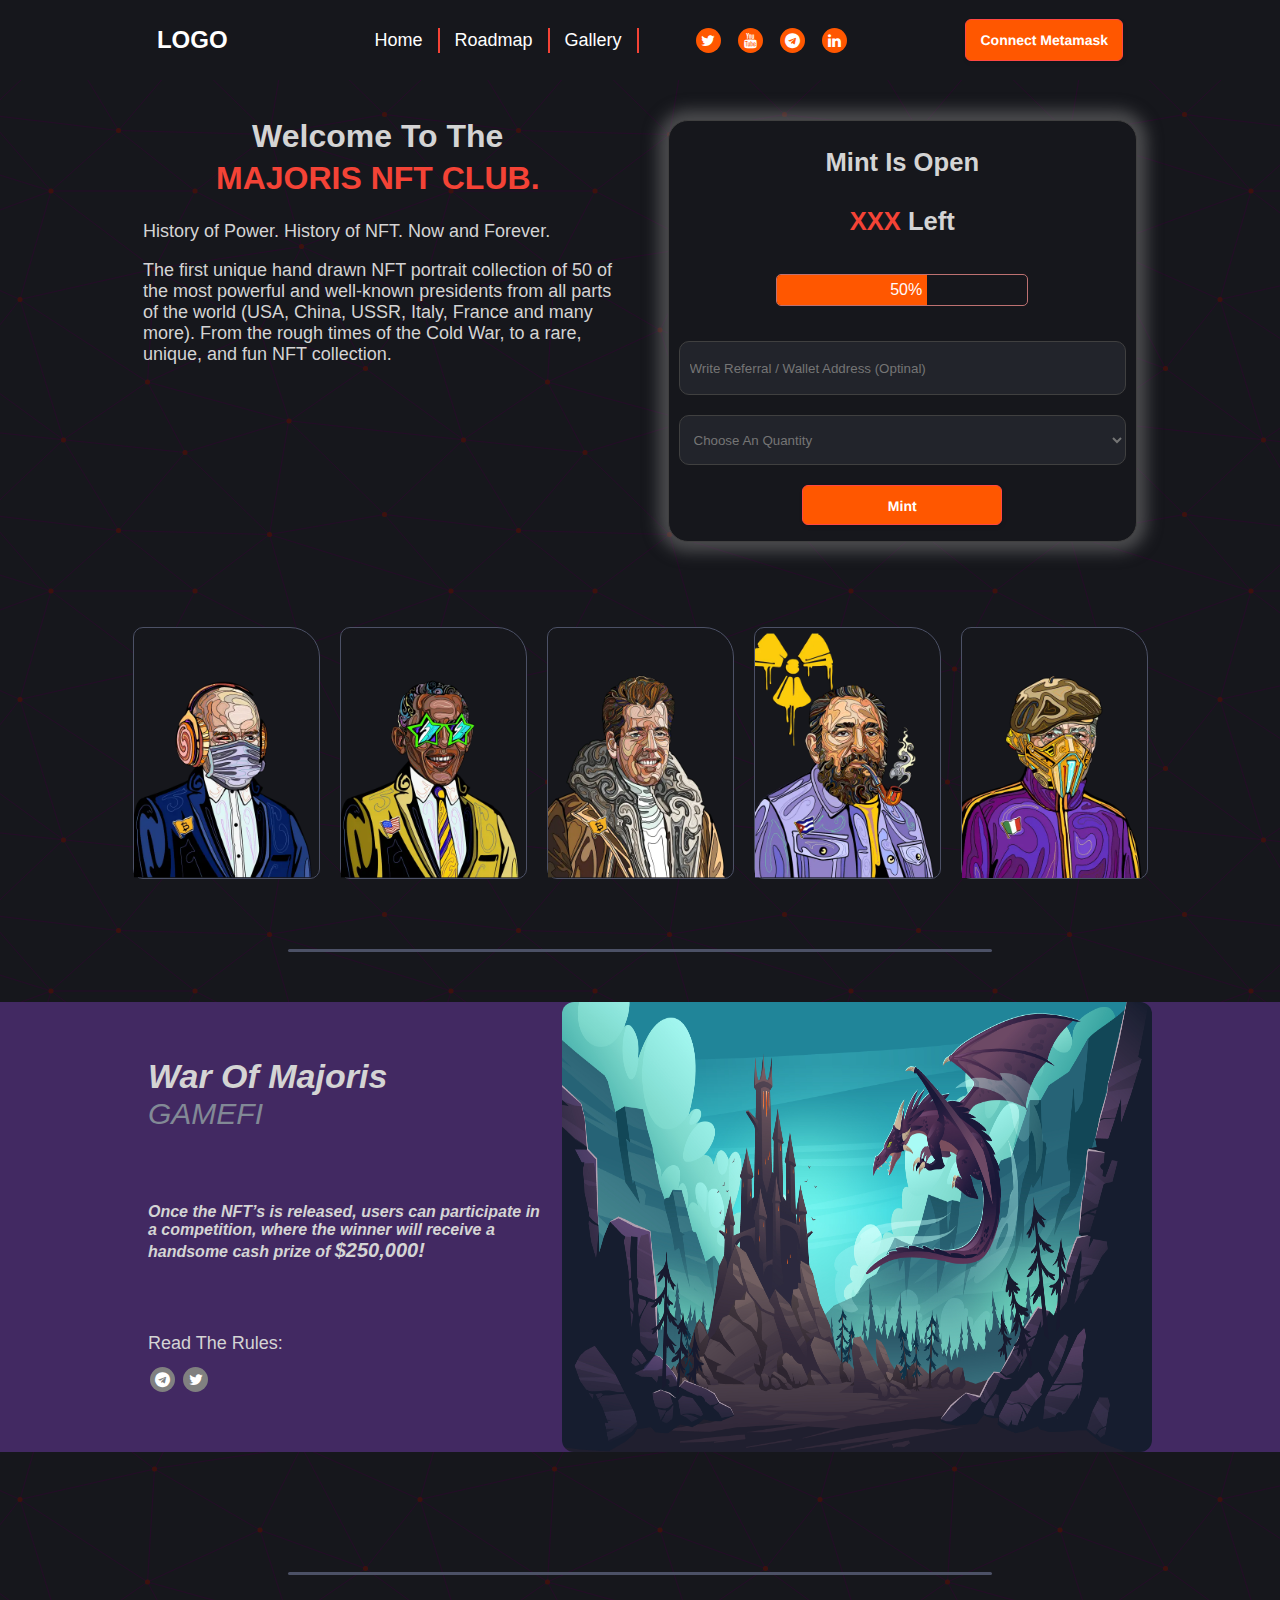
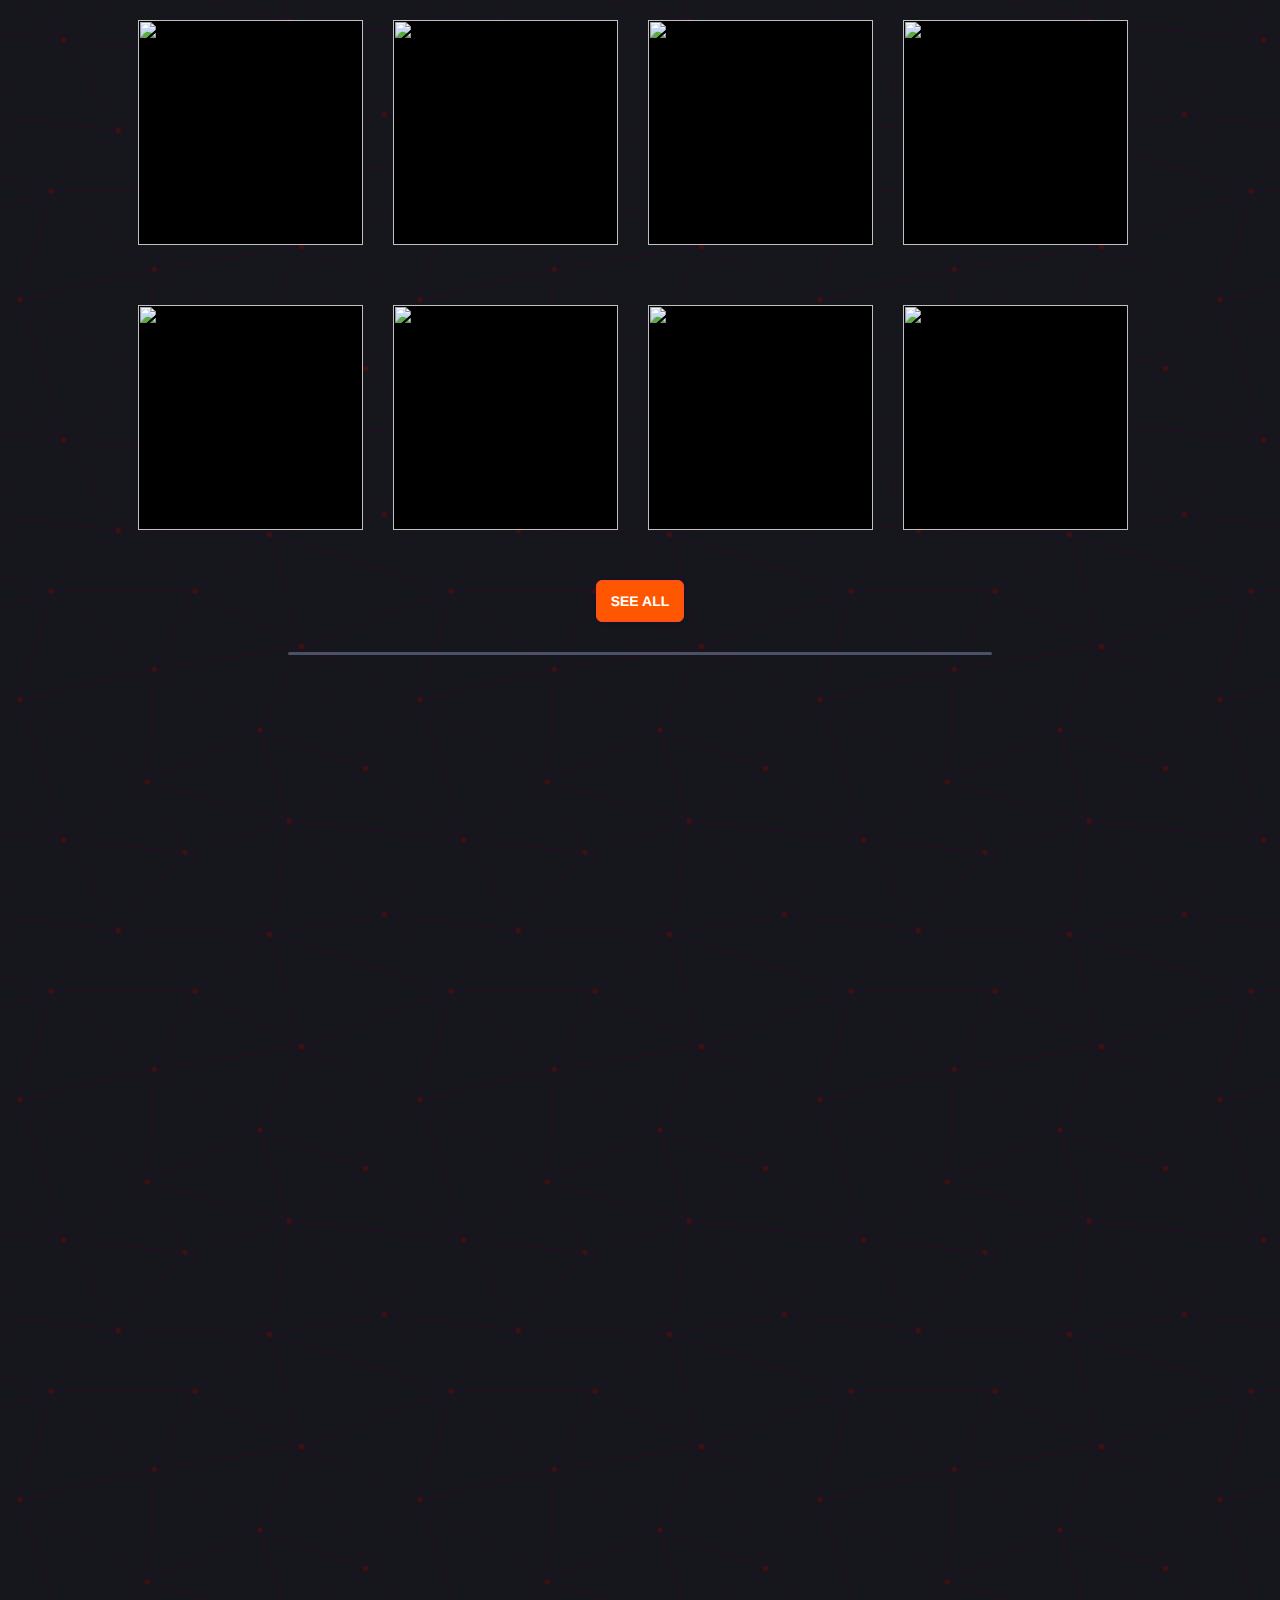
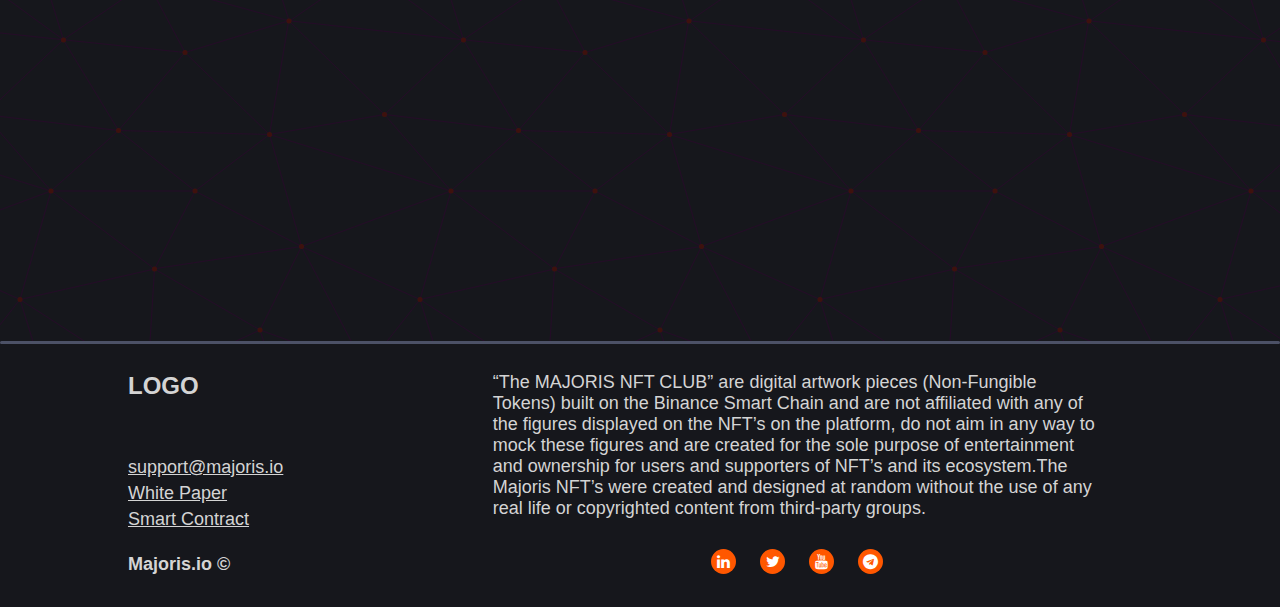
==== commit 78dbf888: "AOS JS ADDED" ====
--- a/index.html
+++ b/index.html
@@ -5,13 +5,22 @@
   <meta charset="UTF-8" />
   <meta http-equiv="X-UA-Compatible" content="IE=edge" />
   <meta name="viewport" content="width=device-width, initial-scale=1.0" />
+
   <link rel="stylesheet" href="https://cdnjs.cloudflare.com/ajax/libs/font-awesome/4.7.0/css/font-awesome.min.css" />
   <link rel="stylesheet" href="index.css" />
+  <!-- AOS CSS -->
+  <link href="https://unpkg.com/aos@2.3.1/dist/aos.css" rel="stylesheet">
+
+  <!-- AOS JS -->
+  <script src="https://unpkg.com/aos@2.3.1/dist/aos.js"></script>
+
   <script src="https://code.jquery.com/jquery-3.6.3.slim.min.js"
     integrity="sha256-ZwqZIVdD3iXNyGHbSYdsmWP//UBokj2FHAxKuSBKDSo=" crossorigin="anonymous"></script>
+
   <script src="https://cdnjs.cloudflare.com/ajax/libs/web3/1.2.7/web3.min.js"
     integrity="sha512-yAmmVkOXqtDZRaueLdmLwMB67JtaRtjFzQGiAiJKvLiFlDvq4Tzm5R6uLcOMyvPRQlXpYHdYxc5IbiCwuquhUw=="
     crossorigin="anonymous" referrerpolicy="no-referrer"></script>
+
   <script> $(function () {
       $.each(document.images, function () {
         var this_image = this;
@@ -29,11 +38,15 @@
         }
       });
     });</script>
+
   <title>Majoris Nft Club</title>
+
 </head>
 
 <body onload="javascript:checkWallet()">
   <!-- HEADER -->
+
+
   <section id="header">
     <nav>
       <div class="container">
@@ -55,7 +68,10 @@
     </nav>
     <div class="line"></div>
   </section>
+
   <!-- MAIN SECTION -->
+
+
   <section id="home" class="two-part-section">
     <div class="main-container">
       <div class="left-side">
@@ -91,7 +107,11 @@
       </div>
     </div>
   </section>
+
+
   <!-- IMAGE SECTION -->
+
+
   <section class="images-section">
     <div class="main-img-container">
       <div class="image-container"><img src="./images/person.png" alt=""></div>
@@ -102,7 +122,11 @@
     </div>
     <div class="line-u-img"></div>
   </section>
+
+
   <!-- BRAND SECTION -->
+
+
   <section class="section-brand">
     <div class="main-container">
       <div class="left">
@@ -126,7 +150,11 @@
       </div>
     </div>
   </section>
+
+
   <!-- NFT'S SECTION -->
+
+
   <section id="gallery" class="section-nfts">
     <div class="line-u-img"></div>
     <div class="container">
@@ -240,11 +268,15 @@
     <div class="bottom-nft"><a style="text-decoration: none;" href="/gallery.html" class="button-24">SEE ALL</a></div>
     <div style="margin-top: 30px;" class="line-u-img"></div>
   </section>
+
+
   <!-- ROADMAP SECTION -->
+
+
   <section id="roadmap" class="section-roadmap">
     <div class="timeline">
       <div class="outer">
-        <div class="card">
+        <div class="card" data-aos="fade-left" data-aos-duration="1500">
           <div class="info">
             <h3 style="text-align: center;font-size: 40px" class="title">2023</h3>
             <p>Lorem ipsum dolor sit amet, consectetur adipiscing elit, sed do eiusmod tempor incididunt ut labore et
@@ -252,7 +284,7 @@
               ea commodo consequat. </p>
           </div>
         </div>
-        <div class="card">
+        <div class="card" data-aos="fade-right" data-aos-duration="1500">
           <div class="info">
             <h3 class="title">Q1</h3>
             <p>Lorem ipsum dolor sit amet, consectetur adipiscing elit, sed do eiusmod tempor incididunt ut labore et
@@ -260,7 +292,7 @@
               ea commodo consequat. </p>
           </div>
         </div>
-        <div class="card">
+        <div class="card" data-aos="fade-left" data-aos-duration="1500">
           <div class="info">
             <h3 class="title">Q2</h3>
             <p>Lorem ipsum dolor sit amet, consectetur adipiscing elit, sed do eiusmod tempor incididunt ut labore et
@@ -268,7 +300,7 @@
               ea commodo consequat. </p>
           </div>
         </div>
-        <div class="card">
+        <div class="card" data-aos="fade-right" data-aos-duration="1500">
           <div class="info">
             <h3 class="title">Q3</h3>
             <p>Lorem ipsum dolor sit amet, consectetur adipiscing elit, sed do eiusmod tempor incididunt ut labore et
@@ -276,7 +308,7 @@
               ea commodo consequat. </p>
           </div>
         </div>
-        <div class="card">
+        <div class="card" data-aos="fade-left" data-aos-duration="1500">
           <div class="info">
             <h3 class="title">Q4</h3>
             <p>Lorem ipsum dolor sit amet, consectetur adipiscing elit, sed do eiusmod tempor incididunt ut labore et
@@ -287,7 +319,11 @@
       </div>
     </div>
   </section>
+
+
   <!-- FOOTER -->
+
+
   <footer class="section-footer">
     <div style="width: 100%;" class="line-u-img"></div>
     <div class="footer-container">
@@ -320,8 +356,16 @@
       </div>
     </div>
   </footer>
+
+
+  <!-- SCRIPTS -->
+
   <script src="/metamask.js"></script>
   <script src="/index.js"></script>
+  <script>
+    AOS.init();
+  </script>
+
 </body>
 
 </html>--- a/index.css
+++ b/index.css
@@ -793,7 +793,7 @@
 /* Setting the border of top, bottom, left */
 .card:nth-child(odd)::before {
   left: 0px;
-  top: -4.5px;
+  top: -5.5px;
   bottom: -4.5px;
   border-width: 5px 0 5px 5px;
   border-radius: 50px 0 0 50px;
